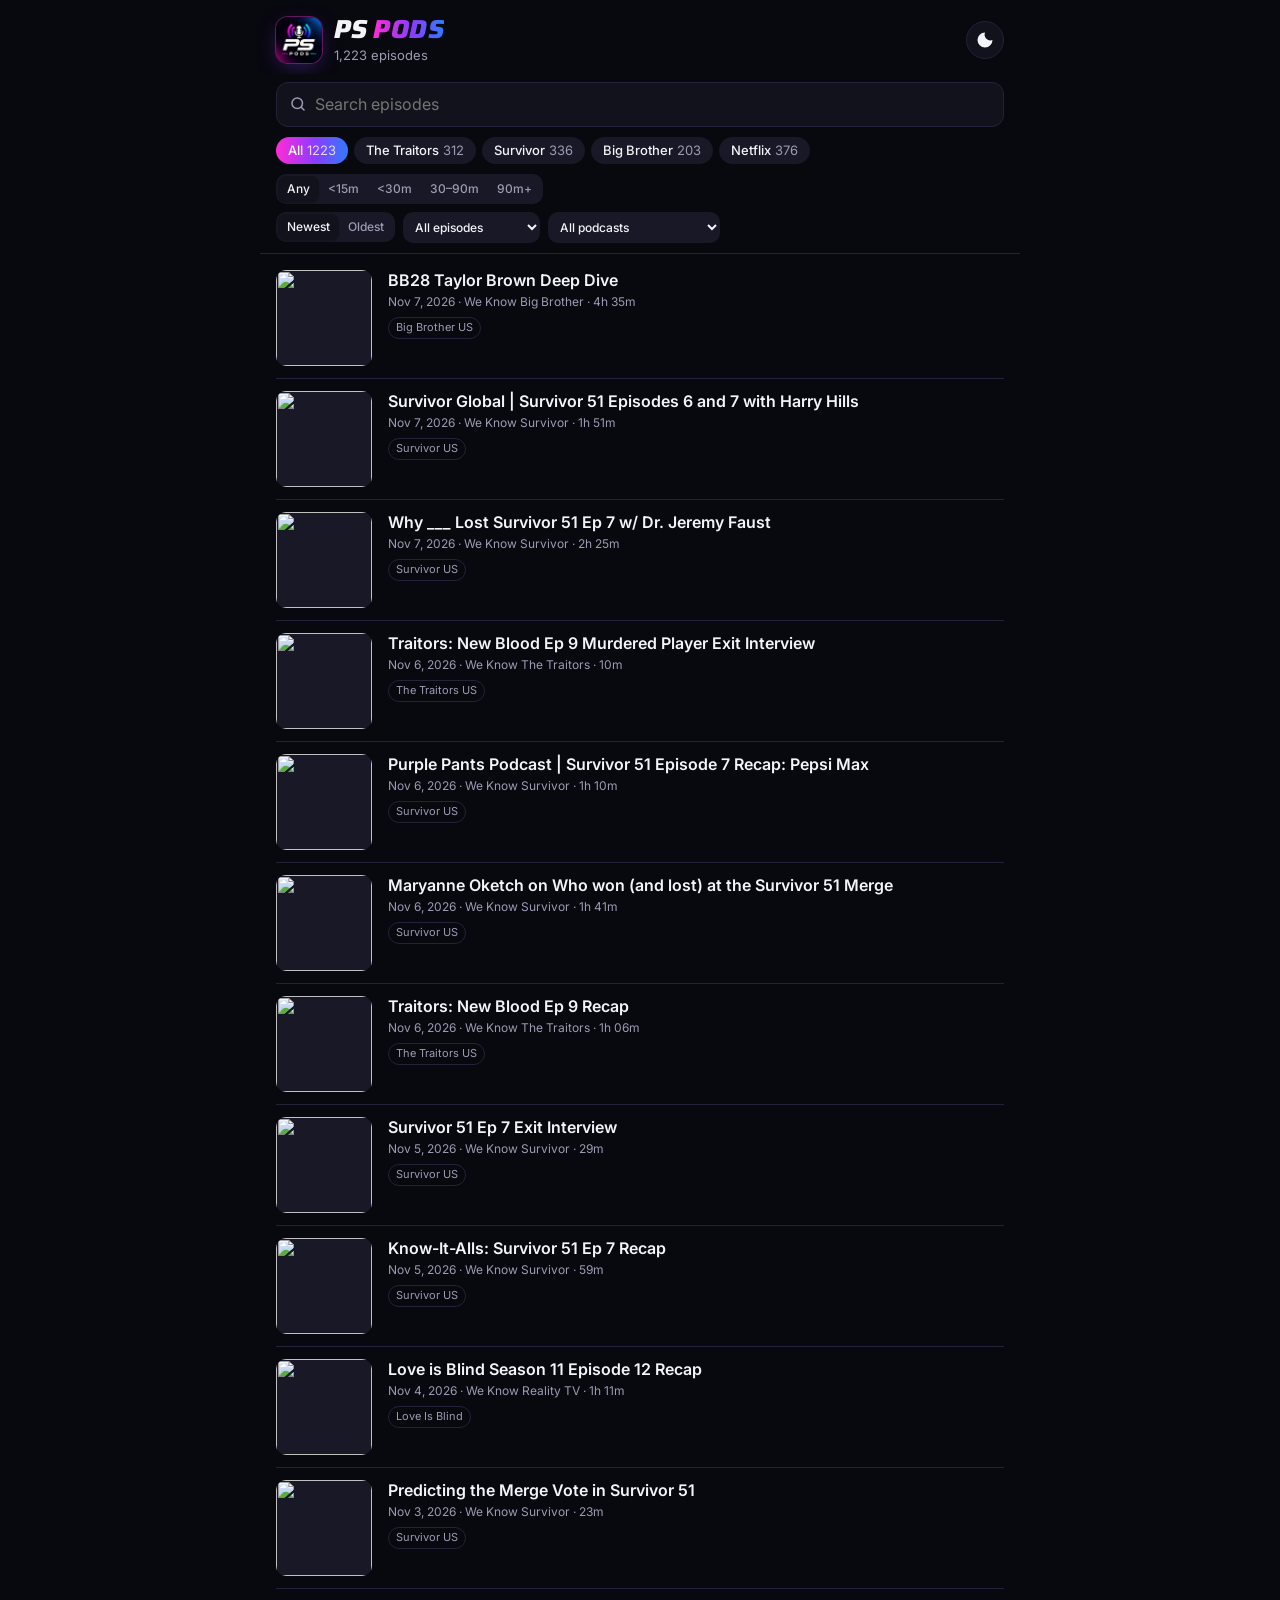
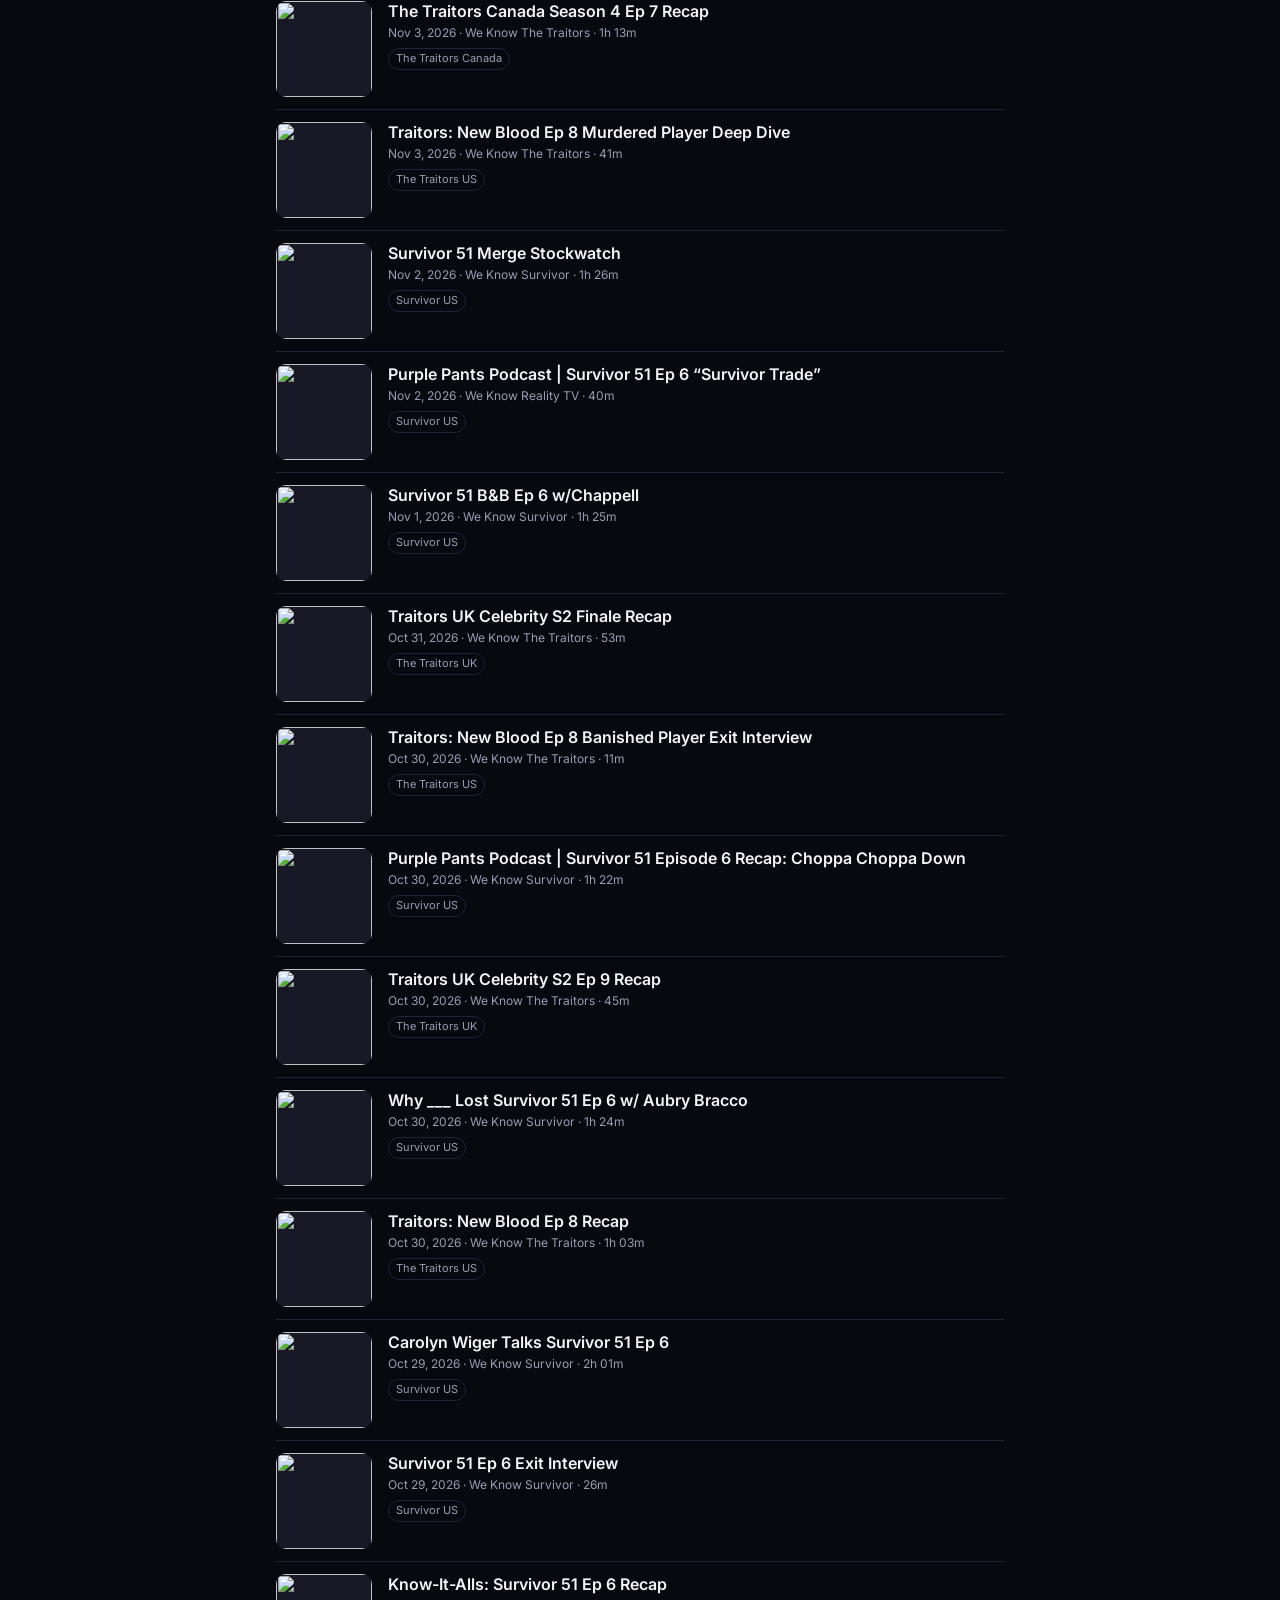
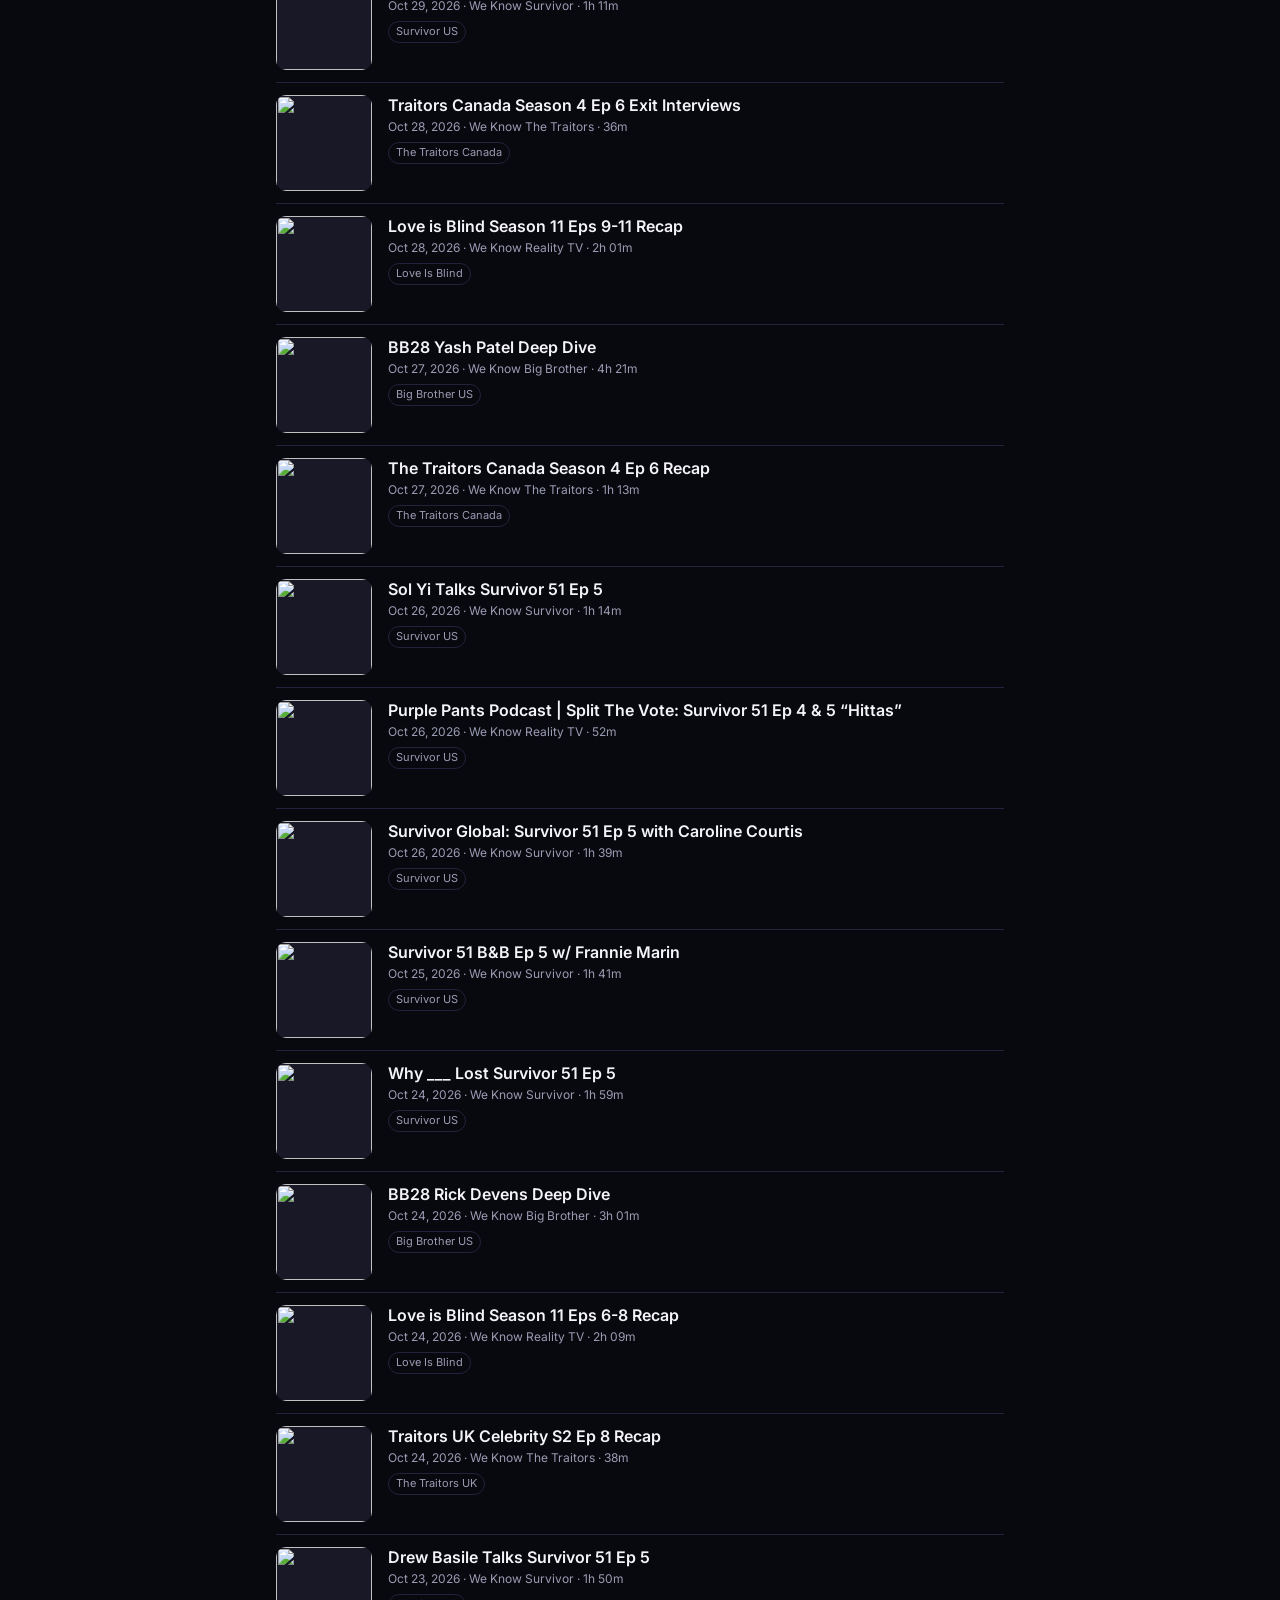
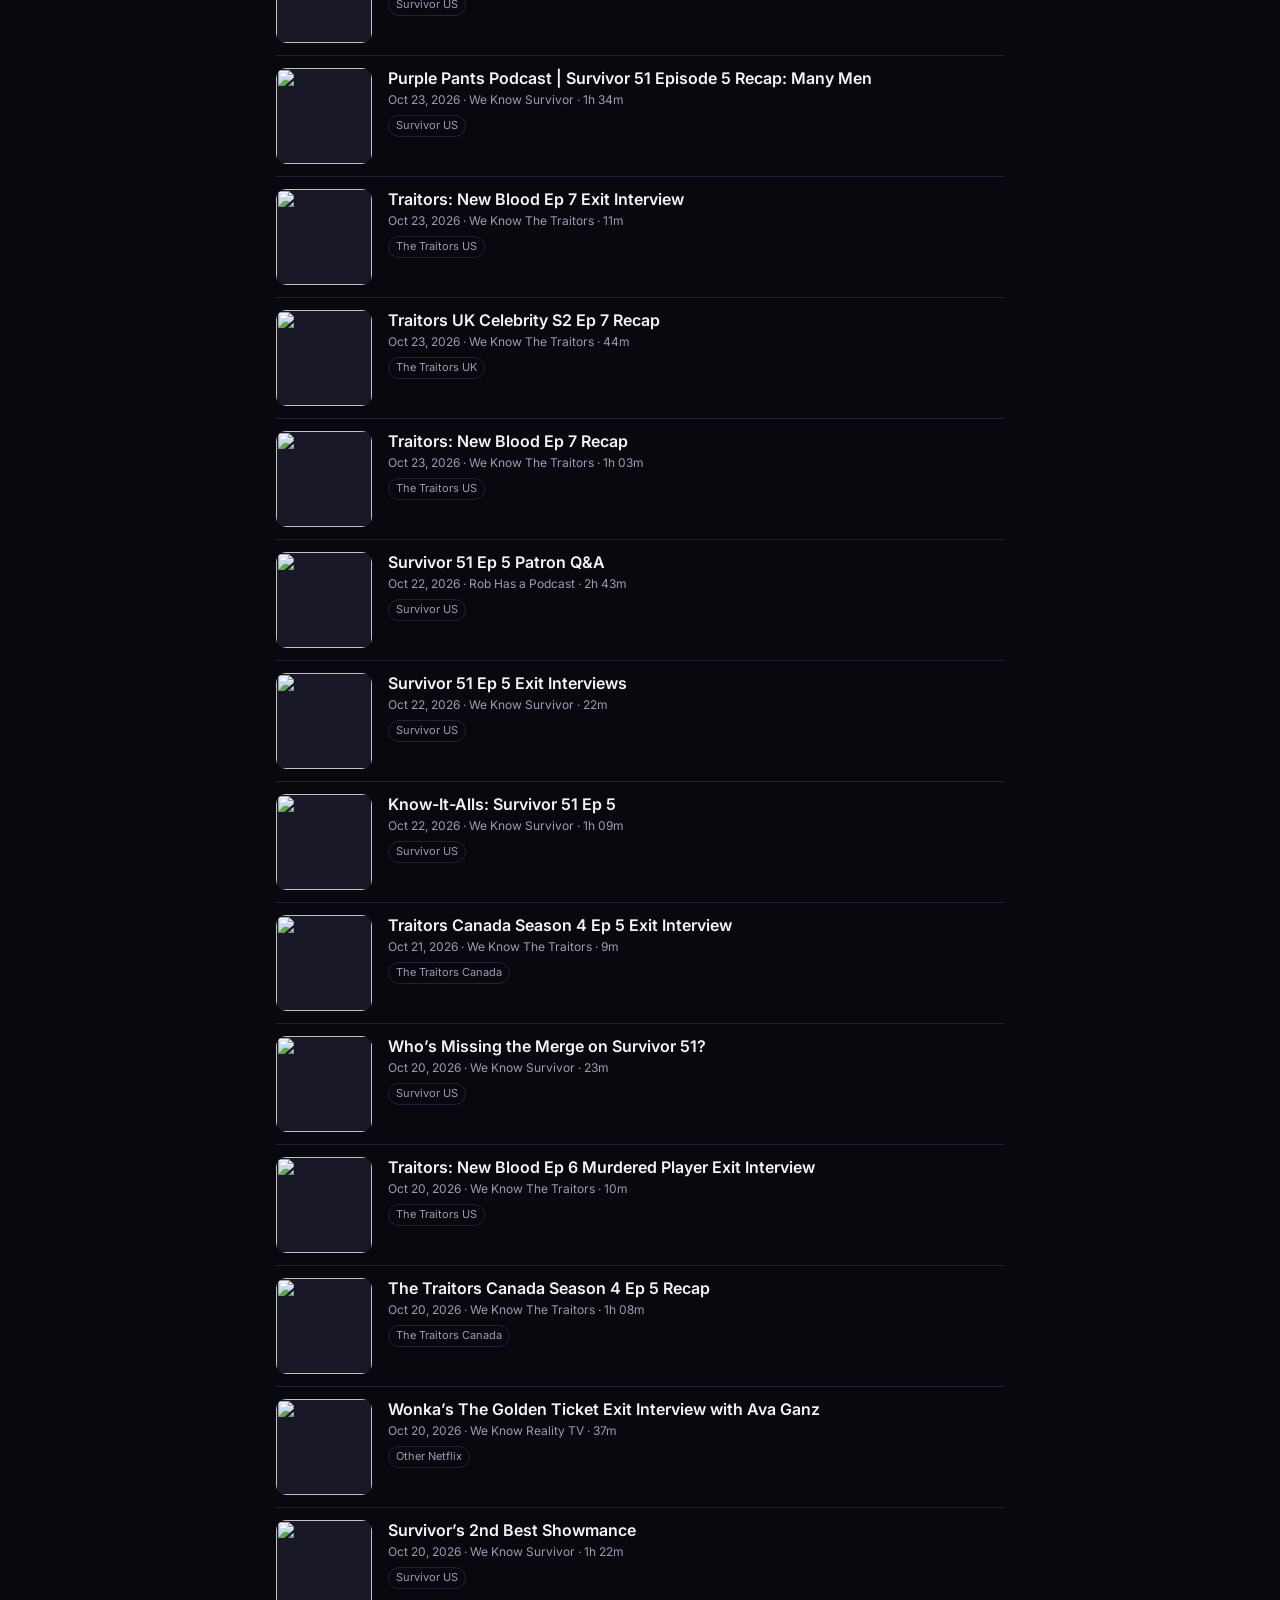
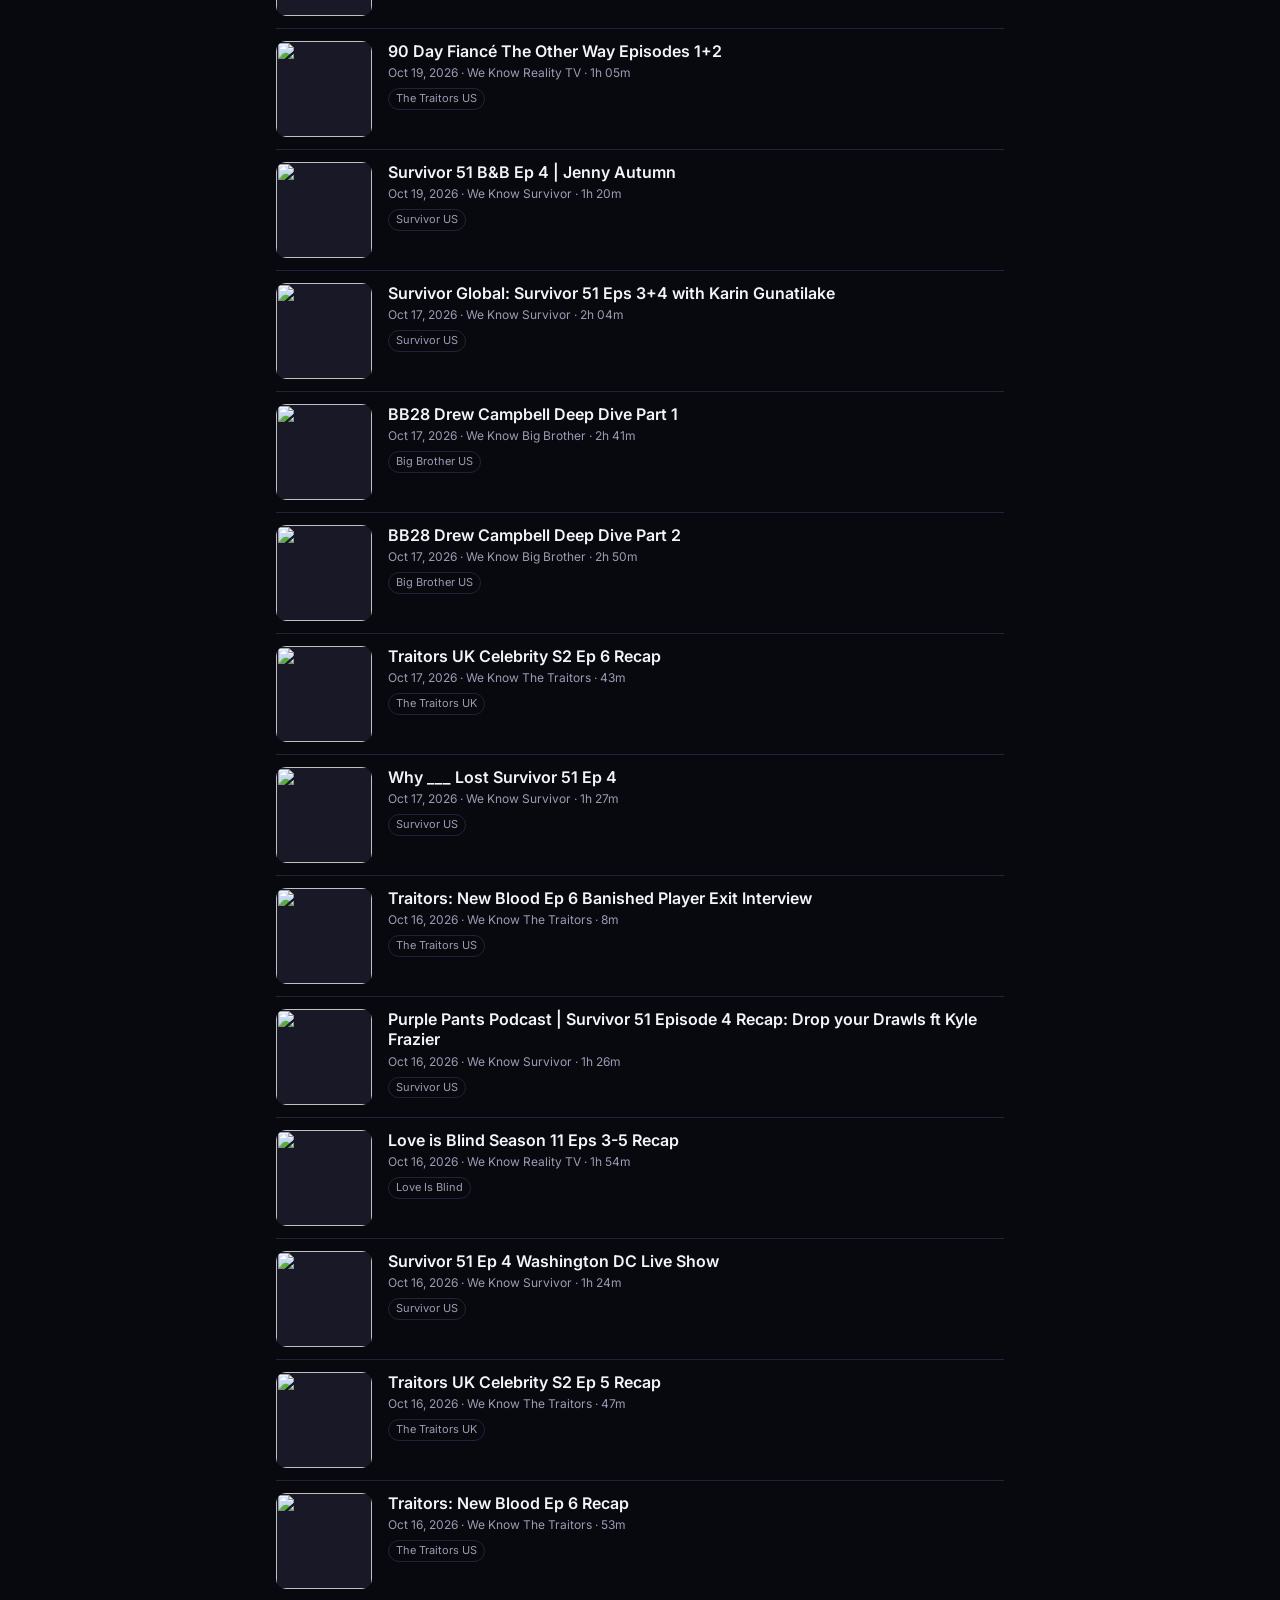
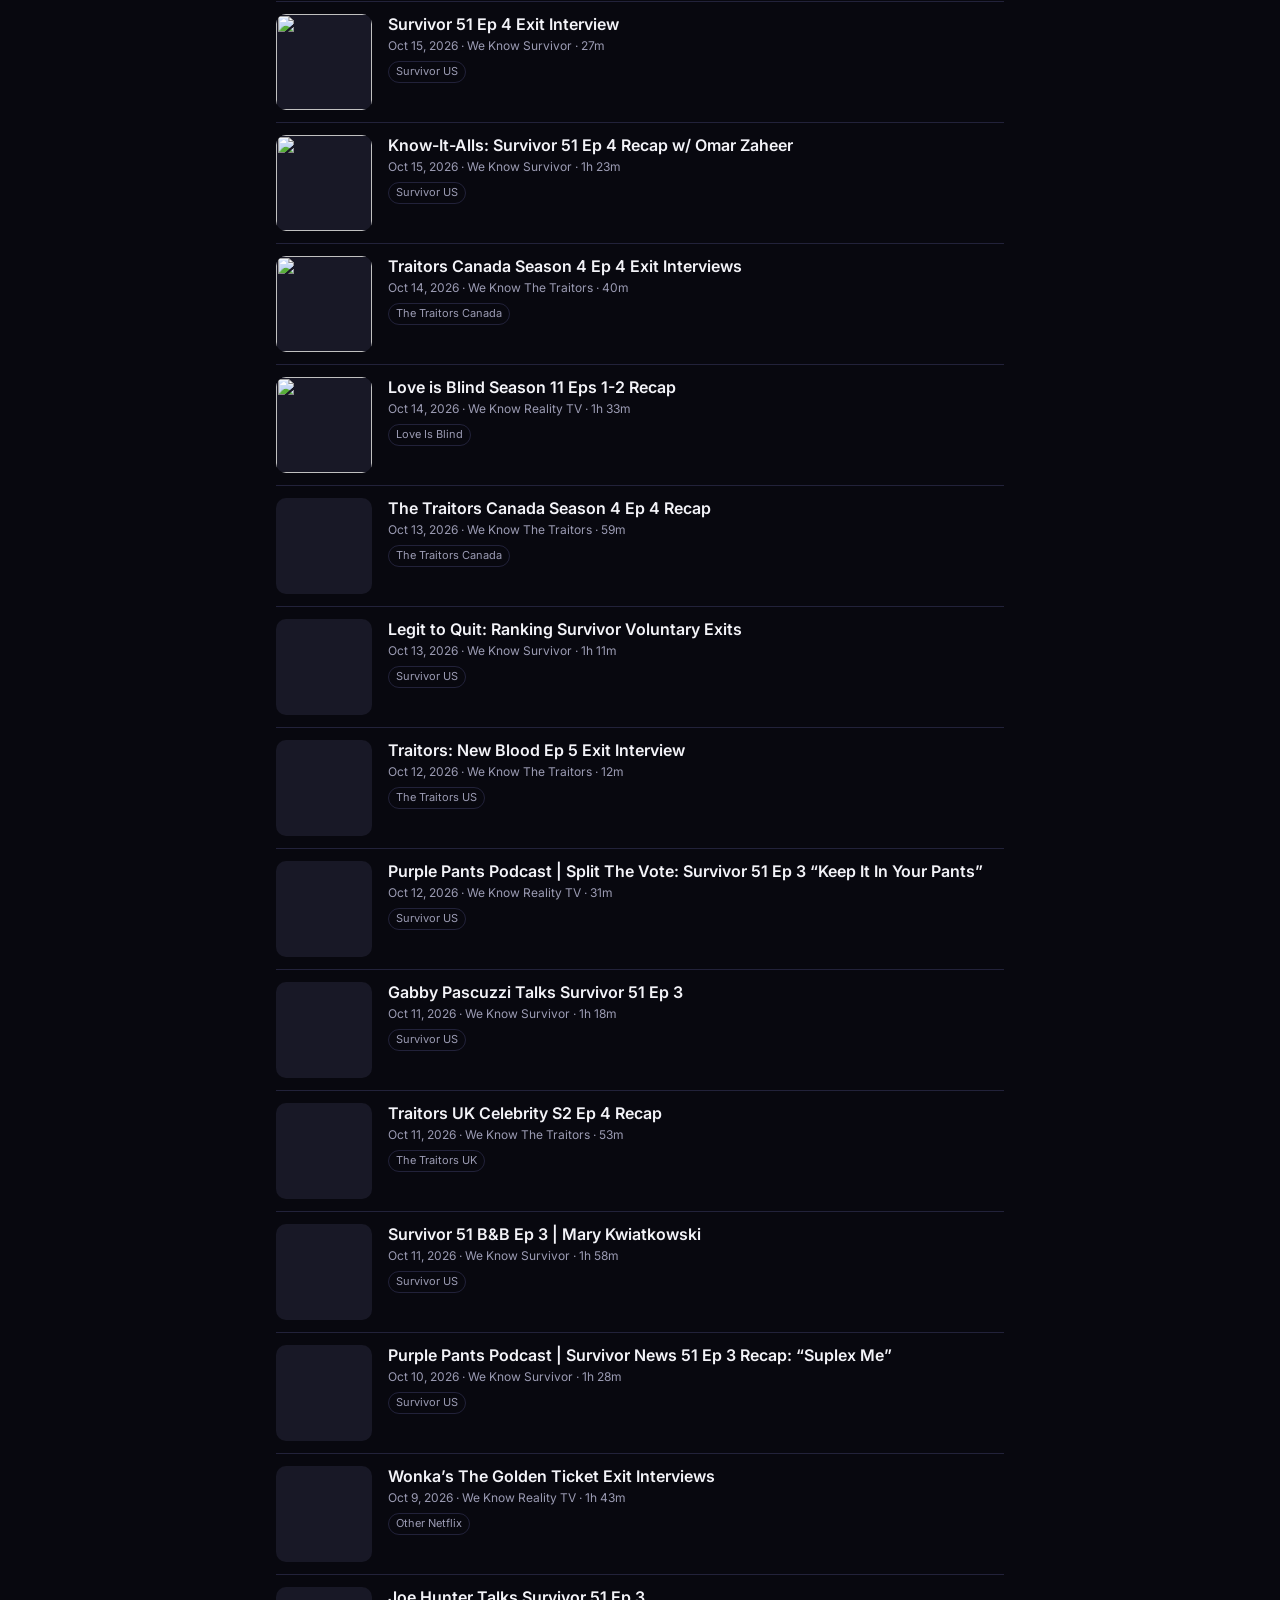
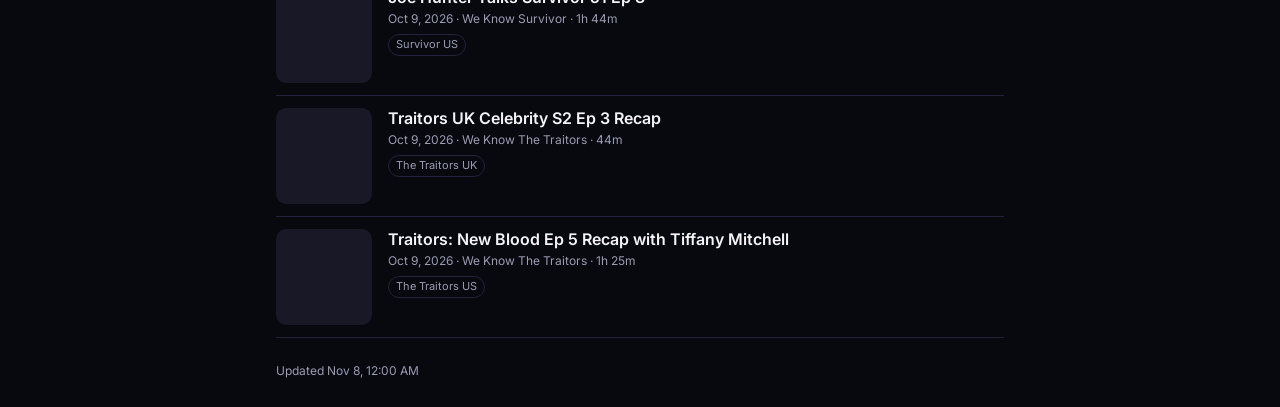
==== pods/index.html @ ecc626af "PS Pods: RHAP podcast app with show filters and a background audio player Co-Authored-By: Claude Opu" ====
<!doctype html>
<html lang="en" data-theme="dark">
<head>
<meta charset="utf-8">
<meta name="viewport" content="width=device-width, initial-scale=1, viewport-fit=cover">
<meta name="description" content="Rob Has a Podcast episodes about The Traitors, Survivor, Big Brother and Netflix shows, sorted by show.">
<title>PS Pods</title>
<meta name="theme-color" content="#08080f">
<link rel="manifest" href="manifest.webmanifest">
<link rel="icon" href="icons/icon-192.png">
<link rel="apple-touch-icon" href="icons/apple-touch-icon.png">
<meta name="apple-mobile-web-app-capable" content="yes">
<meta name="apple-mobile-web-app-title" content="PS Pods">
<script>
  // Dark by default (matches the icon); a light choice is remembered.
  try { if (localStorage.getItem("pp:theme") === "light") document.documentElement.dataset.theme = "light"; } catch (e) {}
</script>
<link rel="preconnect" href="https://fonts.googleapis.com">
<link rel="preconnect" href="https://fonts.gstatic.com" crossorigin>
<link href="https://fonts.googleapis.com/css2?family=Inter:wght@400;500;600;700&family=Saira:ital,wght@1,800&display=swap" rel="stylesheet">
<link rel="stylesheet" href="styles.css?v=1">
</head>
<body>
<header class="top">
  <div class="brand">
    <img class="brand-icon" src="icons/logo-96.png" alt="" width="46" height="46">
    <div>
      <h1 class="wordmark">PS <span>Pods</span></h1>
      <p id="count" class="sub">Loading episodes…</p>
    </div>
  </div>
  <button id="theme" class="icon-btn" aria-label="Toggle light or dark mode">
    <svg viewBox="0 0 24 24" width="20" height="20" aria-hidden="true"><path fill="currentColor" d="M12 3a9 9 0 1 0 9 9 7 7 0 0 1-9-9z"/></svg>
  </button>
</header>

<div class="controls">
  <label class="search">
    <svg viewBox="0 0 24 24" width="18" height="18" aria-hidden="true"><path fill="none" stroke="currentColor" stroke-width="2" stroke-linecap="round" d="M11 18a7 7 0 1 1 0-14 7 7 0 0 1 0 14zm5-2 4 4"/></svg>
    <input id="q" type="search" placeholder="Search episodes" autocomplete="off">
  </label>
  <div id="topics" class="chips" role="tablist" aria-label="Shows"></div>
  <div id="subs" class="chips subs" role="tablist" aria-label="Versions" hidden></div>
  <div class="row2">
    <div id="lengths" class="seg" aria-label="Length"></div>
  </div>
  <div class="row3">
    <div id="sort" class="seg" aria-label="Sort"></div>
    <select id="status" class="pick" aria-label="Listen status"></select>
    <select id="feed" class="pick" aria-label="Podcast"></select>
  </div>
</div>

<main>
  <section id="shelf" class="shelf" hidden></section>
  <ol id="list" class="list"></ol>
  <p id="empty" class="empty" hidden>No episodes match those filters.</p>
  <div id="more" class="more" aria-hidden="true"></div>
</main>

<footer id="foot" class="foot"></footer>

<div id="mini" class="mini" hidden></div>
<script src="app.js?v=1"></script>
</body>
</html>
---- pods/styles.css ----
:root, :root[data-theme="dark"] {
  --bg: #08080f;
  --card: #12121c;
  --ink: #f3f3f8;
  --muted: #9b9bb3;
  --line: #22223a;
  --chip: #181826;
  --pink: #ff2bd6;
  --blue: #2f7bff;
  --cyan: #22d3ee;
  --accent: #ff5ad9;
  --grad: linear-gradient(90deg, #ff2bd6, #8a3cff 55%, #2f7bff);
  --glow: 0 0 0 1px rgba(255, 43, 214, .35), 0 6px 24px -8px rgba(138, 60, 255, .6);
  color-scheme: dark;
}
:root[data-theme="light"] {
  --bg: #f6f5fb;
  --card: #ffffff;
  --ink: #14141f;
  --muted: #676780;
  --line: #e3e1ee;
  --chip: #ebe9f5;
  --accent: #b5179e;
  --glow: 0 0 0 1px rgba(181, 23, 158, .25), 0 6px 20px -10px rgba(47, 123, 255, .5);
  color-scheme: light;
}

* { box-sizing: border-box; }
[hidden] { display: none !important; }
html { -webkit-text-size-adjust: 100%; }
body {
  margin: 0; background: var(--bg); color: var(--ink);
  font: 15px/1.4 Inter, system-ui, -apple-system, sans-serif;
  padding-bottom: env(safe-area-inset-bottom);
}
body.has-mini { padding-bottom: calc(76px + env(safe-area-inset-bottom)); }
body.sheet-open { overflow: hidden; }

/* Header */
.top {
  display: flex; align-items: center; justify-content: space-between;
  padding: calc(16px + env(safe-area-inset-top)) 16px 10px; max-width: 760px; margin: 0 auto;
}
.brand { display: flex; align-items: center; gap: 12px; }
.brand-icon { width: 46px; height: 46px; border-radius: 12px; display: block; box-shadow: var(--glow); }
.wordmark {
  margin: 0; font: italic 800 26px/1 Saira, Inter, sans-serif; letter-spacing: -.01em;
}
.wordmark span {
  background: var(--grad); -webkit-background-clip: text; background-clip: text; color: transparent;
  text-transform: uppercase; letter-spacing: .02em;
}
.sub { margin: 4px 0 0; color: var(--muted); font-size: 13px; }
.icon-btn {
  border: 1px solid var(--line); background: var(--card); color: var(--ink);
  width: 38px; height: 38px; border-radius: 50%; display: grid; place-items: center; cursor: pointer;
}

/* Controls */
.controls {
  position: sticky; top: 0; z-index: 5; background: var(--bg);
  padding: 8px 16px 10px; max-width: 760px; margin: 0 auto; border-bottom: 1px solid var(--line);
}
.search {
  display: flex; align-items: center; gap: 8px; background: var(--card); border: 1px solid var(--line);
  border-radius: 12px; padding: 0 12px; color: var(--muted);
}
.search input { flex: 1; border: 0; background: transparent; color: var(--ink); font: inherit; font-size: 16px; padding: 10px 0; outline: none; min-width: 0; }
.chips { display: flex; gap: 6px; overflow-x: auto; margin: 10px -16px 0; padding: 0 16px 2px; scrollbar-width: none; }
.chips::-webkit-scrollbar { display: none; }
.chip {
  flex: none; border: 0; border-radius: 999px; padding: 7px 12px; background: var(--chip); color: var(--ink);
  font: 500 13px/1 Inter, sans-serif; cursor: pointer; white-space: nowrap;
}
.chip .n { color: var(--muted); margin-left: 4px; font-weight: 400; }
.chip[aria-selected="true"] { background: var(--grad); color: #fff; }
.chip[aria-selected="true"] .n { color: inherit; opacity: .8; }
.subs { margin-top: 6px; }
.subs .chip { padding: 6px 10px; font-size: 12px; background: transparent; border: 1px solid var(--line); }
.subs .chip[aria-selected="true"] { background: transparent; border-color: var(--accent); color: var(--accent); }
.row2, .row3 { display: flex; gap: 8px; margin-top: 8px; align-items: center; flex-wrap: wrap; }
.seg { flex: none; display: inline-flex; background: var(--chip); border-radius: 10px; padding: 2px; }
.seg button {
  border: 0; background: transparent; color: var(--muted); font: 500 12px/1 Inter, sans-serif;
  padding: 7px 9px; border-radius: 8px; cursor: pointer; white-space: nowrap;
}
.seg button[aria-pressed="true"] { background: var(--card); color: var(--ink); box-shadow: 0 1px 2px rgba(0,0,0,.2); }
.pick { background: var(--chip); color: var(--ink); border: 0; border-radius: 10px; padding: 7px 8px; font: 500 12px Inter, sans-serif; max-width: 100%; }

/* List */
main { max-width: 760px; margin: 0 auto; padding: 4px 16px 24px; }
.list { list-style: none; margin: 0; padding: 0; }
.item a {
  display: grid; grid-template-columns: 76px 1fr; gap: 12px; padding: 12px 0;
  border-bottom: 1px solid var(--line); color: inherit; text-decoration: none;
}
.art { position: relative; width: 76px; aspect-ratio: 1; border-radius: 10px; overflow: hidden; background: var(--chip); }
.art img { width: 100%; height: 100%; object-fit: cover; display: block; }
.prog { position: absolute; left: 0; right: 0; bottom: 0; height: 3px; background: rgba(255,255,255,.3); }
.prog i { display: block; height: 100%; background: var(--grad); }
.played-badge {
  position: absolute; left: 4px; top: 4px; width: 20px; height: 20px; border-radius: 50%;
  background: rgba(0,0,0,.75); color: #fff; font: 700 11px/20px Inter, sans-serif; text-align: center;
}
.item.played .art img { opacity: .4; }
.item.played .title { color: var(--muted); }
.item.now .title { color: var(--accent); }
.eq { position: absolute; inset: 0; display: flex; align-items: flex-end; justify-content: center; gap: 3px; padding-bottom: 14px; background: rgba(8,8,15,.45); }
.eq i { width: 4px; border-radius: 2px; background: #fff; animation: eq .9s ease-in-out infinite; height: 10px; }
.eq i:nth-child(2) { animation-delay: .2s; } .eq i:nth-child(3) { animation-delay: .4s; }
.eq.paused i { animation: none; height: 6px; }
@keyframes eq { 0%, 100% { height: 6px; } 50% { height: 22px; } }
.meta { min-width: 0; }
.title { margin: 0; font: 600 15px/1.3 Inter, sans-serif; display: -webkit-box; -webkit-line-clamp: 3; -webkit-box-orient: vertical; overflow: hidden; }
.info { margin: 4px 0 0; color: var(--muted); font-size: 12px; }
.info .left { color: var(--accent); font-weight: 600; }
.tags { display: flex; flex-wrap: wrap; gap: 4px; margin-top: 6px; }
.tag { font-size: 11px; color: var(--muted); border: 1px solid var(--line); border-radius: 999px; padding: 2px 7px; }
.tag.saved { color: var(--accent); border-color: var(--accent); }
.empty { color: var(--muted); text-align: center; padding: 40px 0; }
.more { height: 1px; }
.foot { max-width: 760px; margin: 0 auto; padding: 0 16px 28px; color: var(--muted); font-size: 12px; }

/* Continue listening */
.shelf { padding: 14px 0 6px; border-bottom: 1px solid var(--line); }
.shelf h2 { font: italic 800 15px/1 Saira, Inter, sans-serif; text-transform: uppercase; letter-spacing: .04em; margin: 0 0 10px; }
.shelf-row { display: flex; gap: 12px; overflow-x: auto; margin: 0 -16px; padding: 0 16px 6px; scrollbar-width: none; }
.shelf-row::-webkit-scrollbar { display: none; }
.shelf-card { flex: 0 0 128px; color: inherit; text-decoration: none; position: relative; transition: opacity .18s, transform .18s; }
.shelf-card .art { width: 128px; }
.shelf-card .title { font-size: 13px; margin-top: 6px; -webkit-line-clamp: 2; }
.shelf-card .info { color: var(--accent); font-weight: 600; margin-top: 2px; }
.shelf-card.leaving { opacity: 0; transform: scale(.94); }
.unshelf {
  position: absolute; top: 4px; right: 4px; width: 26px; height: 26px; border-radius: 50%; border: 0;
  background: rgba(0,0,0,.7); color: #fff; font: 600 17px/1 Inter, sans-serif; display: grid; place-items: center; cursor: pointer; padding: 0 0 2px;
}

/* Mini player */
.mini {
  position: fixed; left: 8px; right: 8px; bottom: calc(8px + env(safe-area-inset-bottom)); z-index: 40;
  max-width: 744px; margin: 0 auto; display: flex; align-items: center; gap: 4px;
  background: #15152a; color: #fff; border-radius: 14px; padding: 8px 6px 8px 8px; overflow: hidden;
  box-shadow: var(--glow), 0 10px 30px rgba(0,0,0,.45);
}
.mini-bar { position: absolute; left: 0; right: 0; top: 0; height: 2px; background: rgba(255,255,255,.12); }
.mini-bar i { display: block; height: 100%; width: 0; background: var(--grad); }
.mini-open { flex: 1; min-width: 0; display: flex; align-items: center; gap: 10px; background: none; border: 0; color: inherit; text-align: left; padding: 0; cursor: pointer; }
.mini-open img { width: 44px; height: 44px; border-radius: 8px; object-fit: cover; flex: none; }
.mini-text { min-width: 0; display: flex; flex-direction: column; }
.mini-text b { font: 600 13.5px/1.25 Inter, sans-serif; white-space: nowrap; overflow: hidden; text-overflow: ellipsis; }
.mini-text span { font-size: 12px; color: #a9a9c4; white-space: nowrap; overflow: hidden; text-overflow: ellipsis; }
.mini-btn { flex: none; width: 42px; height: 42px; display: grid; place-items: center; background: none; border: 0; color: #fff; cursor: pointer; }
.mini-btn svg { width: 26px; height: 26px; }
.mini-play svg { width: 30px; height: 30px; }
body.buffering .mini-play { opacity: .5; }

/* Full player */
.sheet { position: fixed; inset: 0; z-index: 70; background: var(--bg); overflow-y: auto; animation: up .22s ease-out; }
@keyframes up { from { transform: translateY(28px); opacity: 0; } to { transform: none; opacity: 1; } }
.sheet::before {
  content: ""; position: fixed; inset: 0 0 auto; height: 55vh; pointer-events: none; z-index: -1;
  background: radial-gradient(60% 60% at 20% 0%, rgba(255,43,214,.22), transparent 70%), radial-gradient(60% 60% at 90% 10%, rgba(47,123,255,.22), transparent 70%);
}
.sheet-inner { max-width: 520px; margin: 0 auto; padding: calc(8px + env(safe-area-inset-top)) 20px calc(28px + env(safe-area-inset-bottom)); }
.sheet-top { display: flex; align-items: center; gap: 10px; margin-bottom: 14px; }
.sheet-close { width: 38px; height: 38px; border-radius: 50%; border: 1px solid var(--line); background: var(--card); color: var(--ink); display: grid; place-items: center; cursor: pointer; flex: none; }
.sheet-from { color: var(--muted); font-size: 13px; font-weight: 600; white-space: nowrap; overflow: hidden; text-overflow: ellipsis; }
.cover { width: min(78vw, 340px); aspect-ratio: 1; margin: 6px auto 18px; border-radius: 18px; overflow: hidden; box-shadow: var(--glow), 0 18px 40px rgba(0,0,0,.45); background: var(--chip); }
.cover img { width: 100%; height: 100%; object-fit: cover; display: block; }
.sheet-title { font: 700 19px/1.3 Inter, sans-serif; margin: 0; }
.sheet-inner > .info { font-size: 13px; margin-top: 6px; }
.scrub { margin-top: 16px; }
.seek { width: 100%; height: 24px; -webkit-appearance: none; appearance: none; background: transparent; cursor: pointer; --pct: 0%; margin: 0; }
.seek::-webkit-slider-runnable-track { height: 5px; border-radius: 3px; background: linear-gradient(to right, #ff2bd6, #8a3cff calc(var(--pct) * .6), #2f7bff var(--pct), var(--line) var(--pct)); }
.seek::-moz-range-track { height: 5px; border-radius: 3px; background: var(--line); }
.seek::-moz-range-progress { height: 5px; border-radius: 3px; background: var(--grad); }
.seek::-webkit-slider-thumb { -webkit-appearance: none; width: 16px; height: 16px; border-radius: 50%; background: #fff; margin-top: -5.5px; box-shadow: 0 0 0 3px rgba(255,43,214,.35); }
.seek::-moz-range-thumb { width: 16px; height: 16px; border: 0; border-radius: 50%; background: #fff; }
.times { display: flex; justify-content: space-between; color: var(--muted); font: 600 12px/1 Inter, sans-serif; font-variant-numeric: tabular-nums; margin-top: 4px; }
.transport { display: flex; align-items: center; justify-content: space-between; margin: 14px 0 6px; }
.tp { background: none; border: 0; color: var(--ink); width: 56px; height: 56px; display: grid; place-items: center; cursor: pointer; }
.tp svg { width: 34px; height: 34px; }
.tp-play { width: 76px; height: 76px; border-radius: 50%; background: var(--grad); color: #fff; box-shadow: var(--glow); }
.tp-play svg { width: 38px; height: 38px; }
.pc-chip { min-width: 46px; height: 32px; border-radius: 8px; border: 1px solid var(--line); background: var(--card); color: var(--ink); font: 700 13px/1 Inter, sans-serif; display: grid; place-items: center; cursor: pointer; padding: 0 8px; }
.pc-chip.ghost { visibility: hidden; }
.sheet-actions { display: flex; gap: 8px; margin: 14px 0 12px; }
.act { flex: 1; border: 1px solid var(--line); background: var(--card); color: var(--ink); font: 600 14px/1 Inter, sans-serif; padding: 12px 14px; border-radius: 999px; cursor: pointer; }
.act[aria-pressed="true"] { border-color: var(--accent); color: var(--accent); }
.desc { color: var(--muted); font-size: 14px; line-height: 1.5; margin: 14px 0 0; }

.toast {
  position: fixed; left: 50%; bottom: calc(96px + env(safe-area-inset-bottom)); transform: translate(-50%, 20px); z-index: 90;
  background: #15152a; color: #fff; padding: 10px 14px; border-radius: 10px; font-size: 13px; opacity: 0; transition: .2s; pointer-events: none; max-width: 90vw;
}
.toast.show { opacity: 1; transform: translate(-50%, 0); }

/* Install bar */
.install-bar {
  position: fixed; left: 10px; right: 10px; bottom: calc(10px + env(safe-area-inset-bottom)); z-index: 50;
  display: flex; align-items: center; gap: 12px; max-width: 620px; margin: 0 auto;
  background: #15152a; color: #f3f3f8; border-radius: 16px; padding: 10px 10px 10px 12px; box-shadow: var(--glow), 0 10px 30px rgba(0,0,0,.4);
}
body.has-mini .install-bar { bottom: calc(84px + env(safe-area-inset-bottom)); }
.install-bar img { border-radius: 10px; flex: 0 0 40px; }
.install-text { flex: 1; min-width: 0; display: flex; flex-direction: column; }
.install-text b { font-weight: 600; font-size: 14.5px; }
.install-text span { color: #a9a9c4; font-size: 12.5px; }
.install-go { background: var(--grad); color: #fff; border: 0; border-radius: 999px; padding: 9px 16px; font: 600 14px Inter, sans-serif; cursor: pointer; }
.install-x { background: transparent; color: #a9a9c4; border: 0; font-size: 22px; line-height: 1; padding: 4px 6px; cursor: pointer; }
.install-sheet { position: fixed; inset: 0; z-index: 95; background: rgba(0,0,0,.6); display: flex; align-items: flex-end; justify-content: center; }
.install-card { background: var(--card); color: var(--ink); width: 100%; max-width: 520px; border-radius: 20px 20px 0 0; padding: 22px 20px calc(22px + env(safe-area-inset-bottom)); }
.install-card h2 { font: italic 800 20px/1.2 Saira, Inter, sans-serif; margin: 0 0 12px; }
.install-card ol { margin: 0; padding-left: 20px; display: grid; gap: 10px; font-size: 15px; }
.install-done { margin-top: 16px; width: 100%; background: var(--grad); color: #fff; border: 0; border-radius: 12px; padding: 13px; font: 600 15px Inter, sans-serif; cursor: pointer; }

@media (min-width: 640px) {
  .item a { grid-template-columns: 96px 1fr; gap: 16px; }
  .art { width: 96px; }
  .title { font-size: 16px; }
}
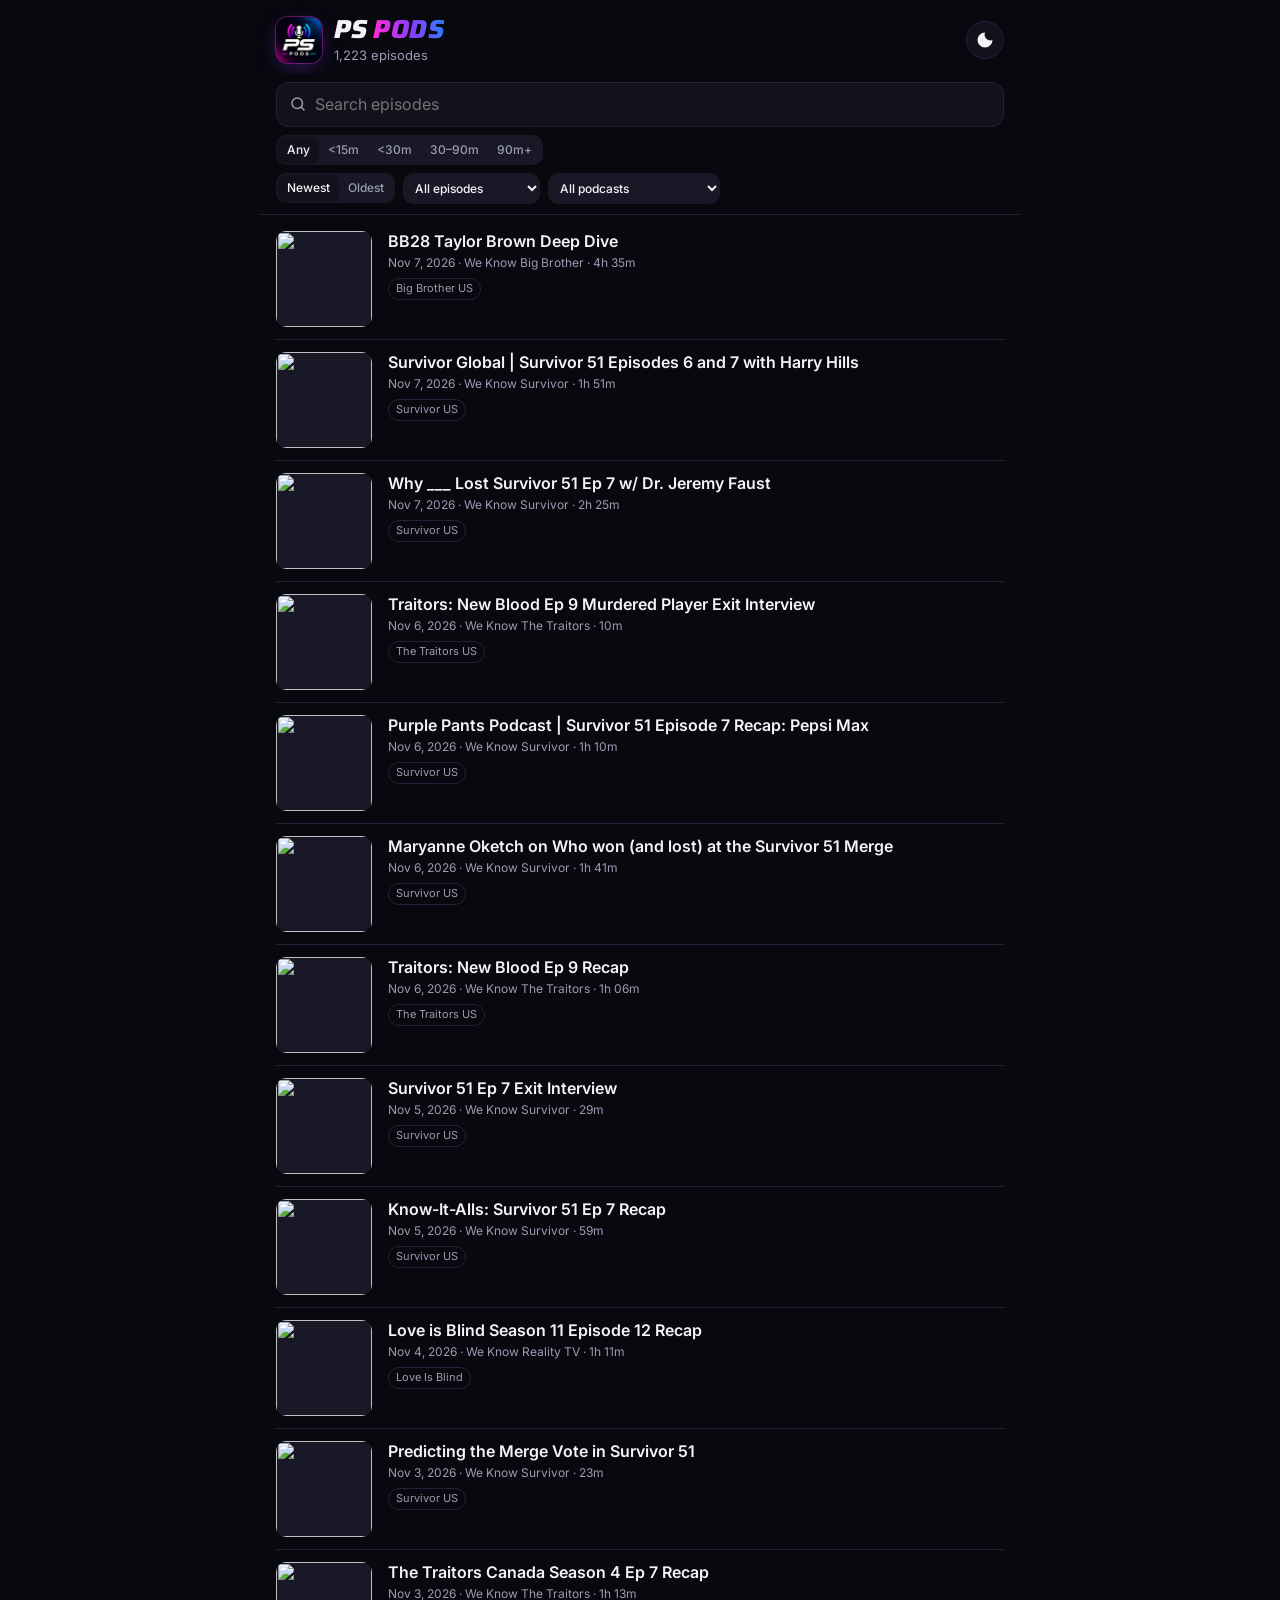
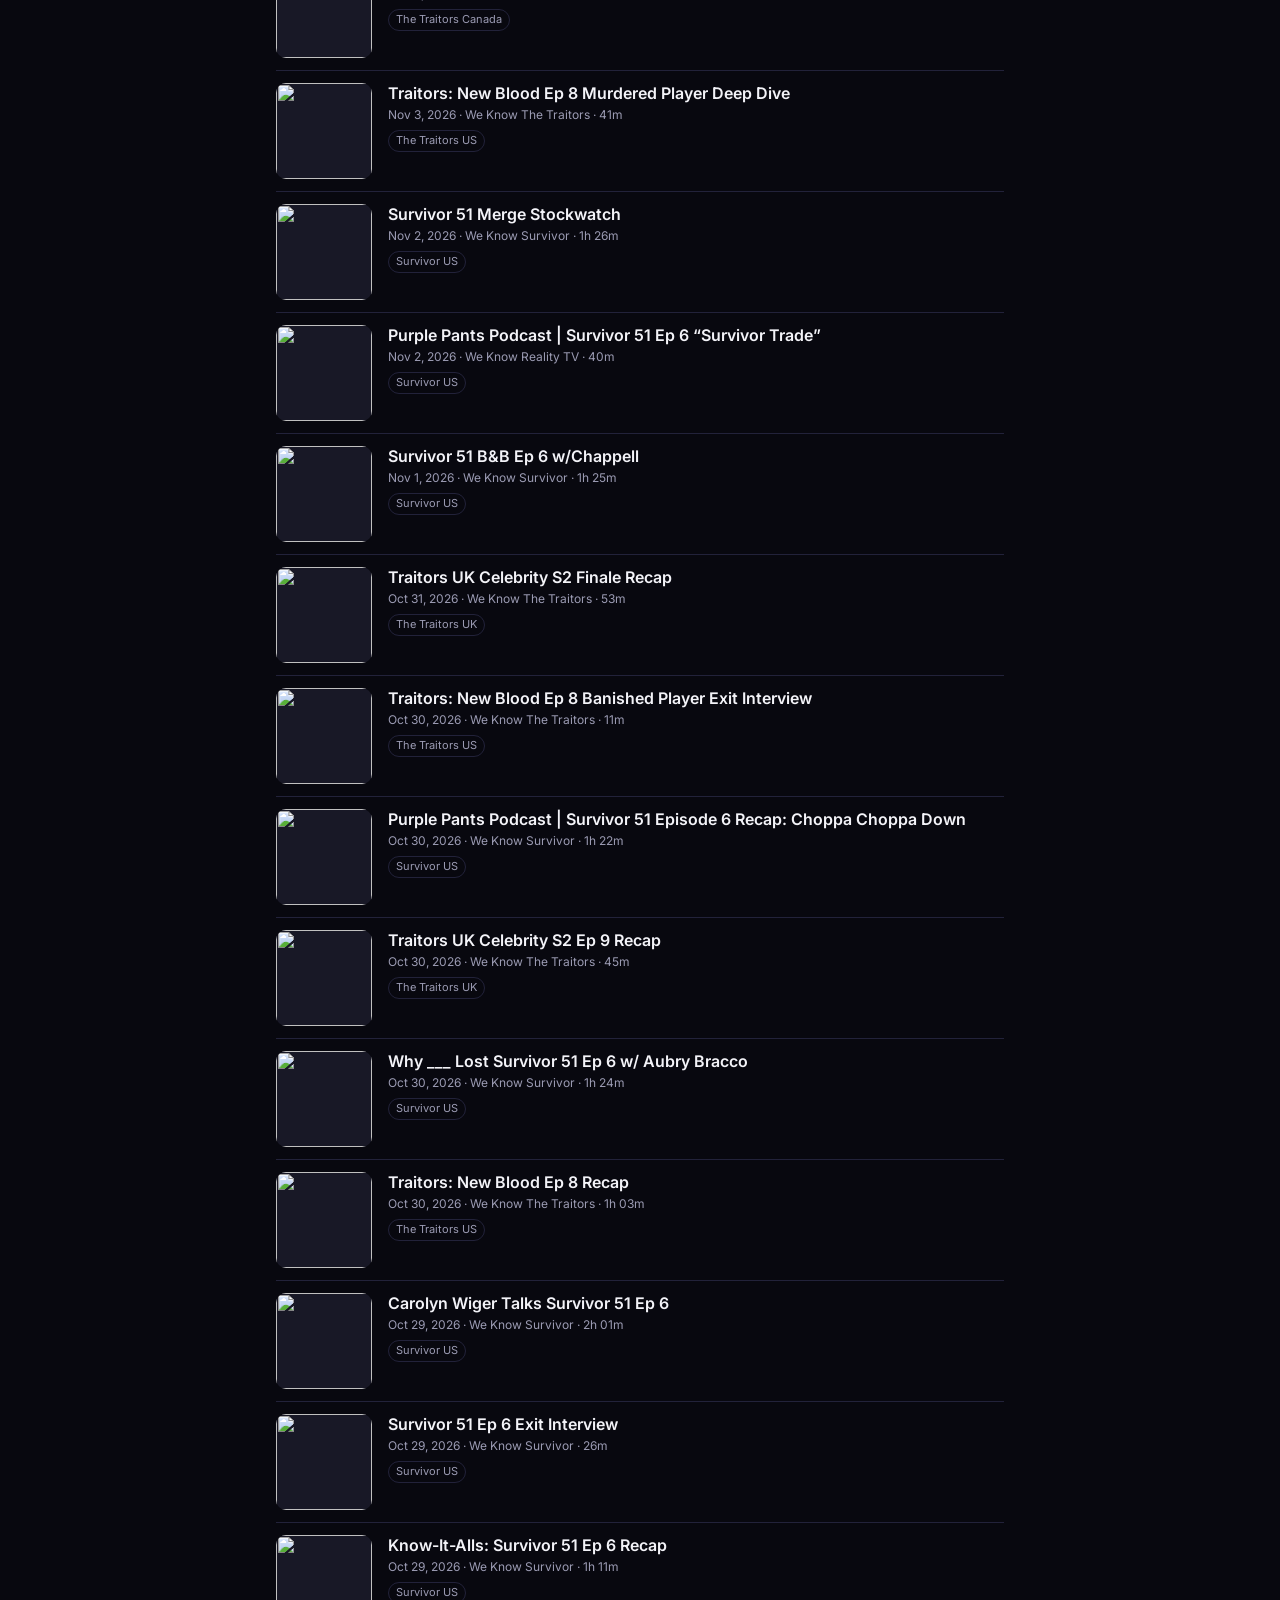
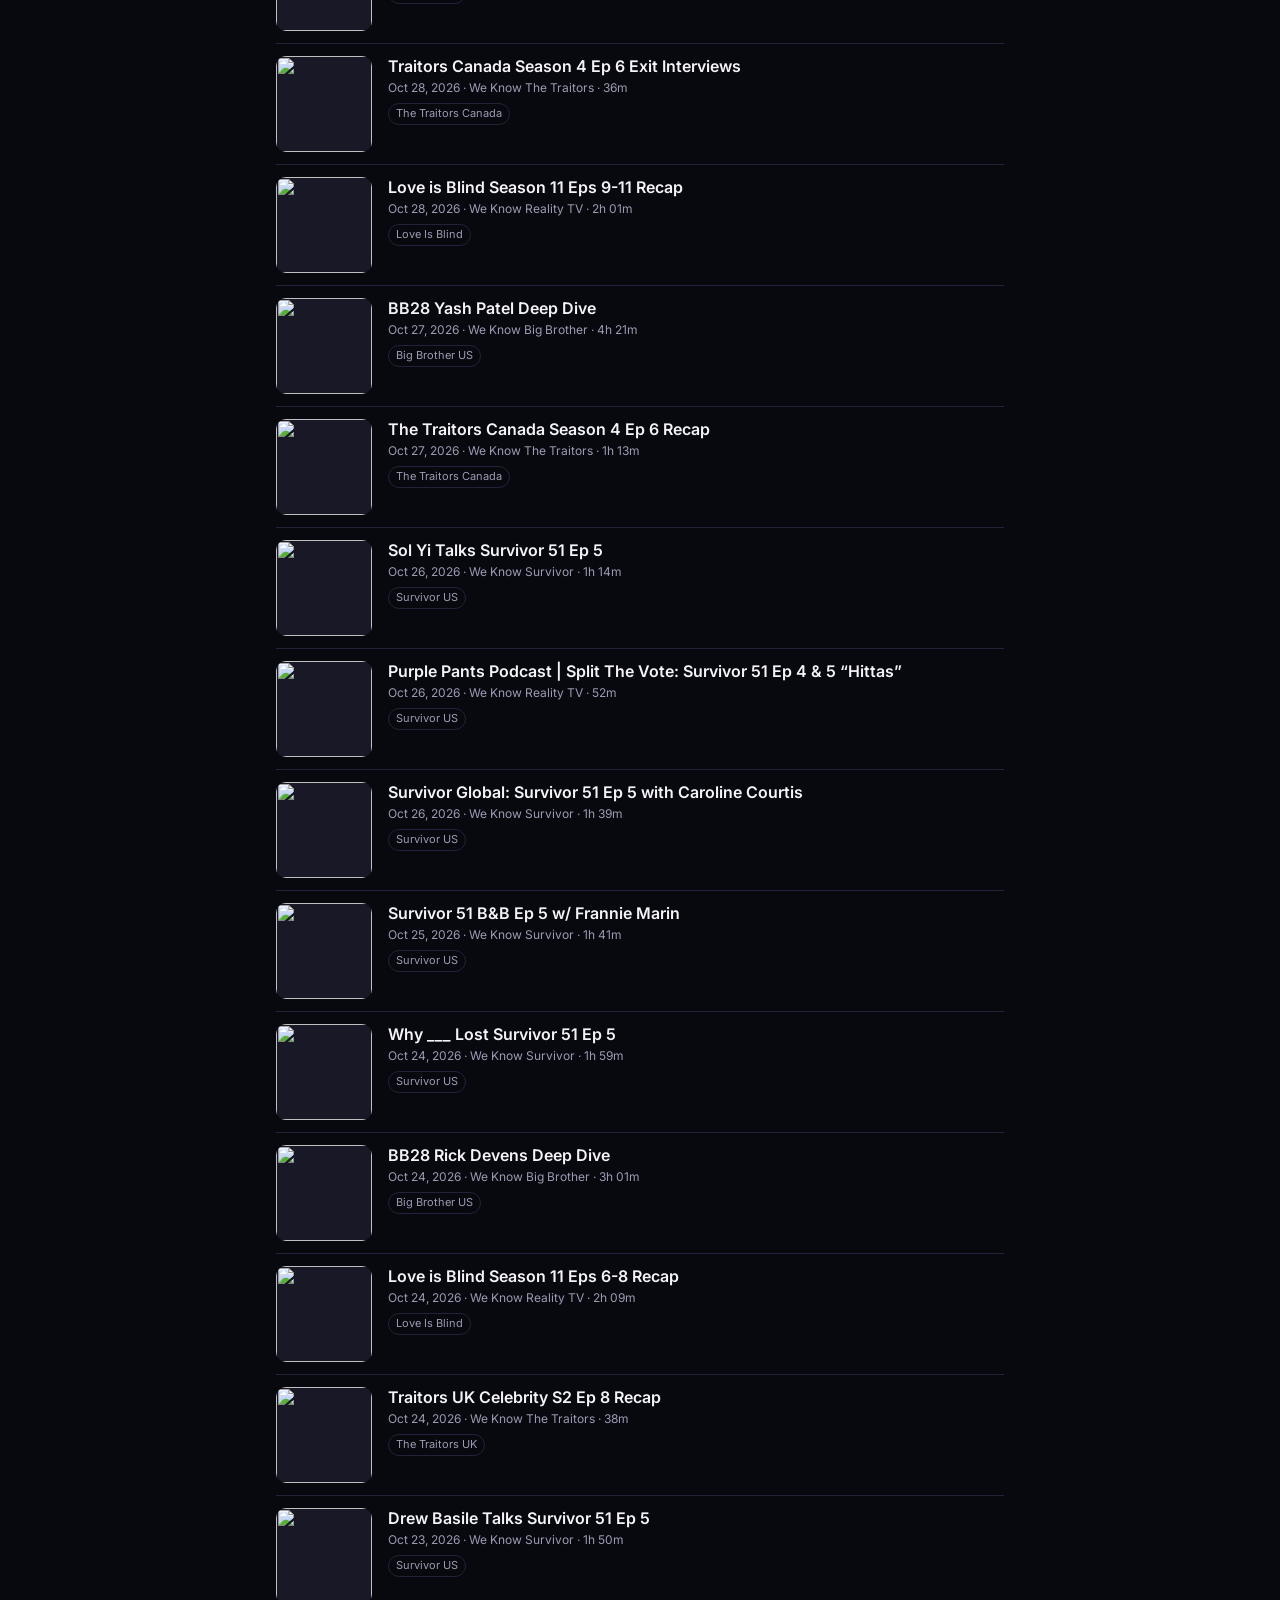
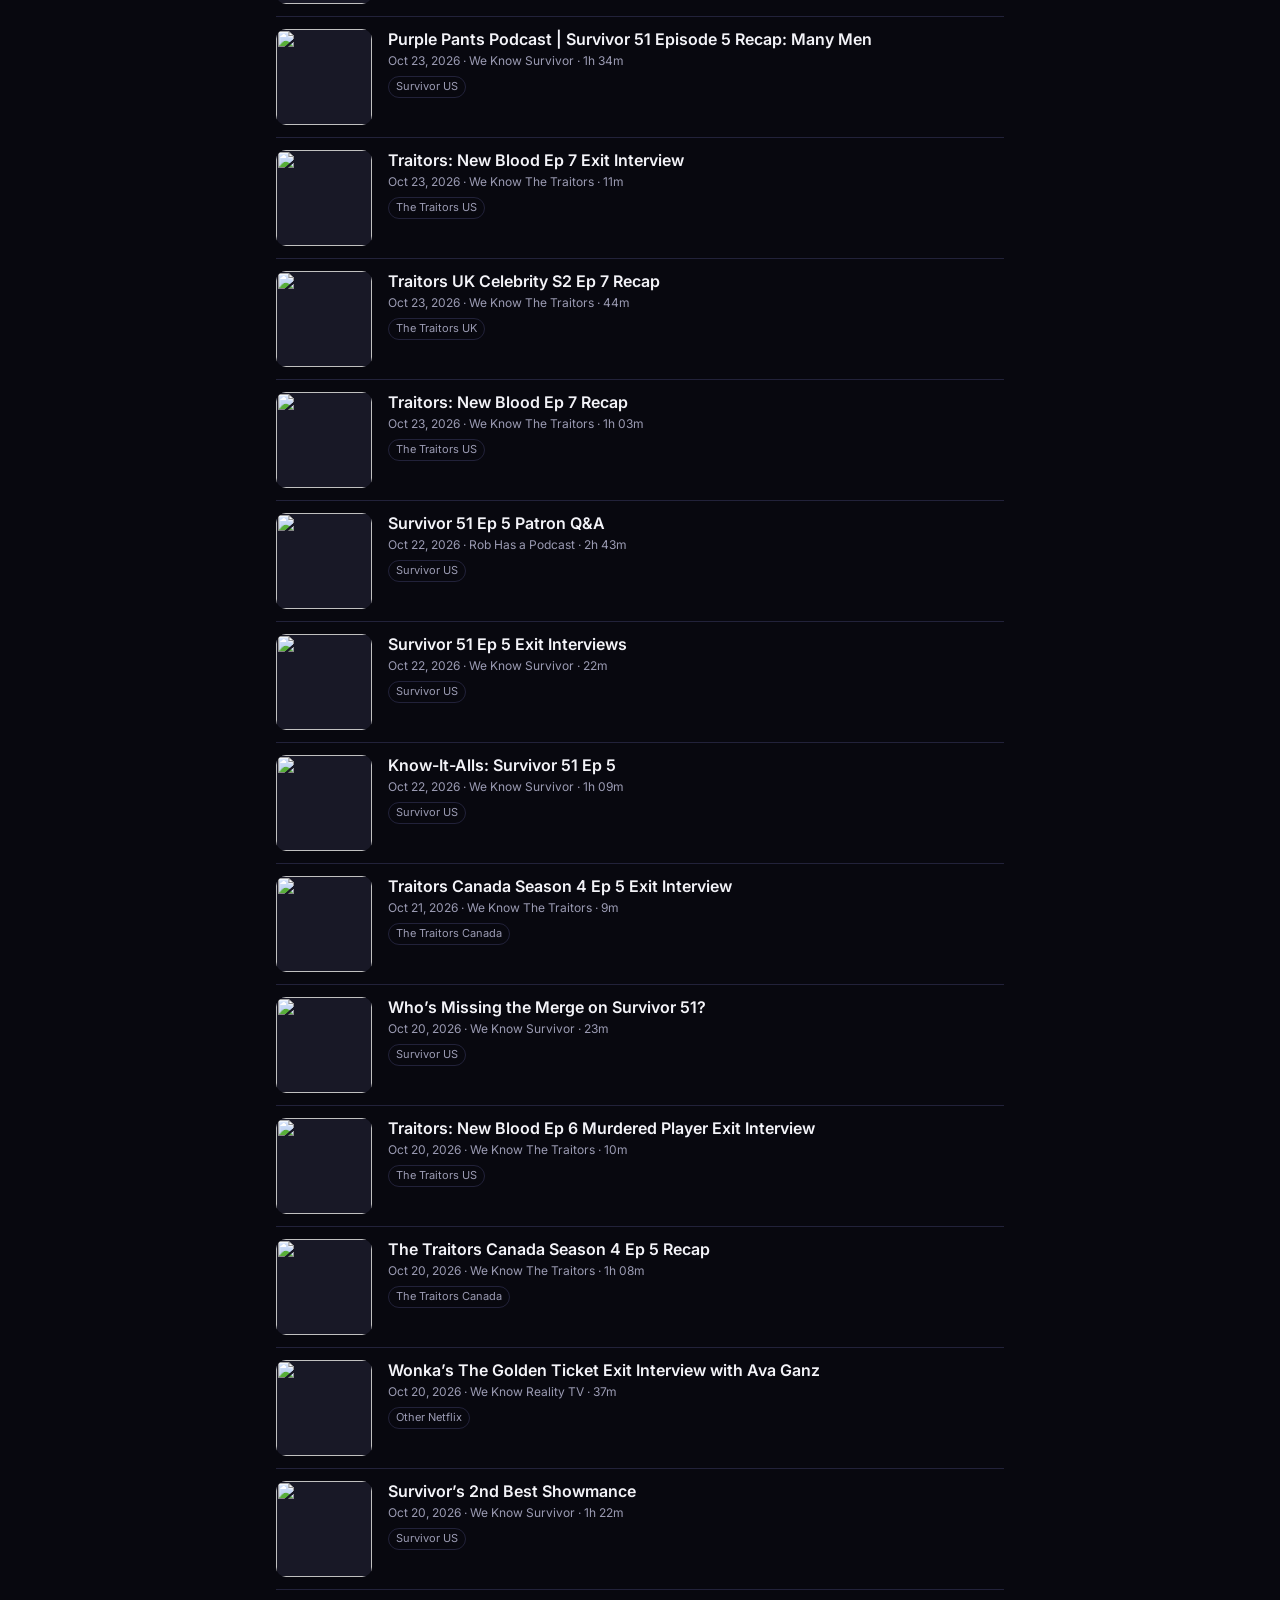
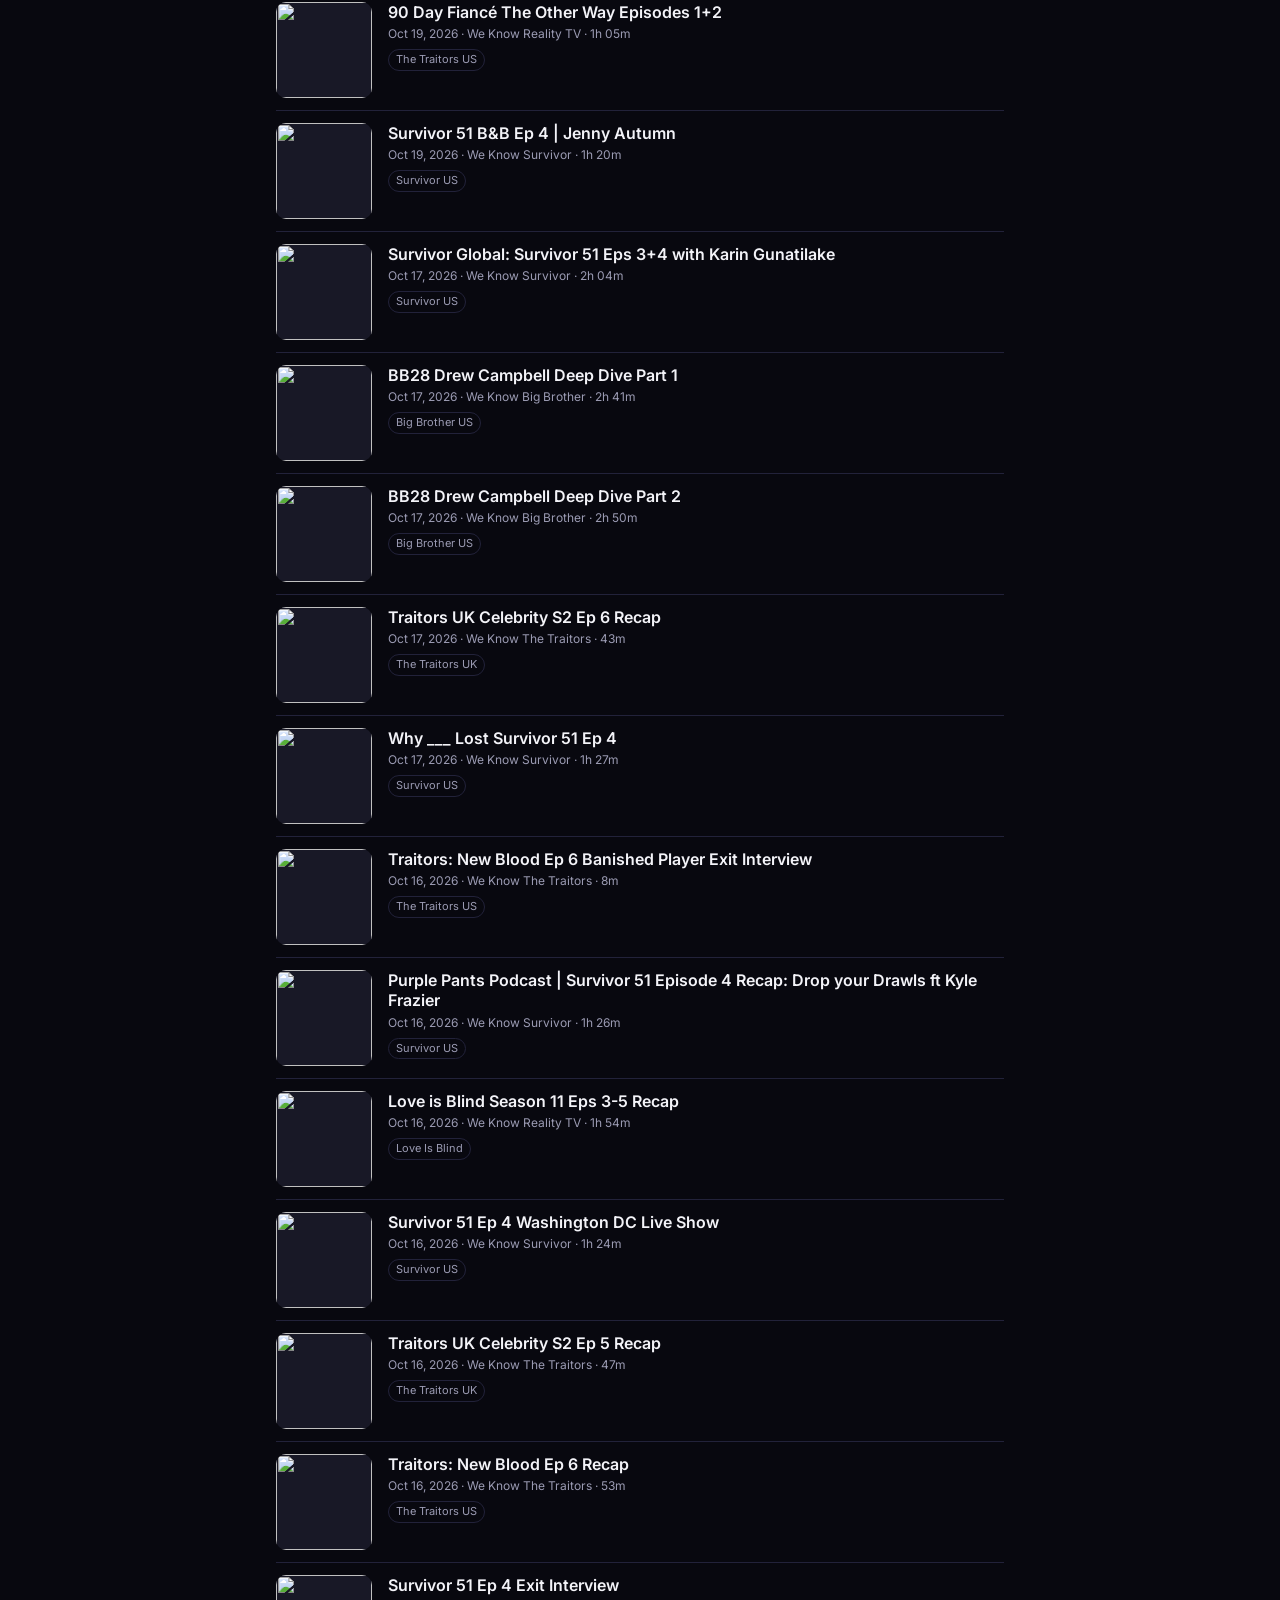
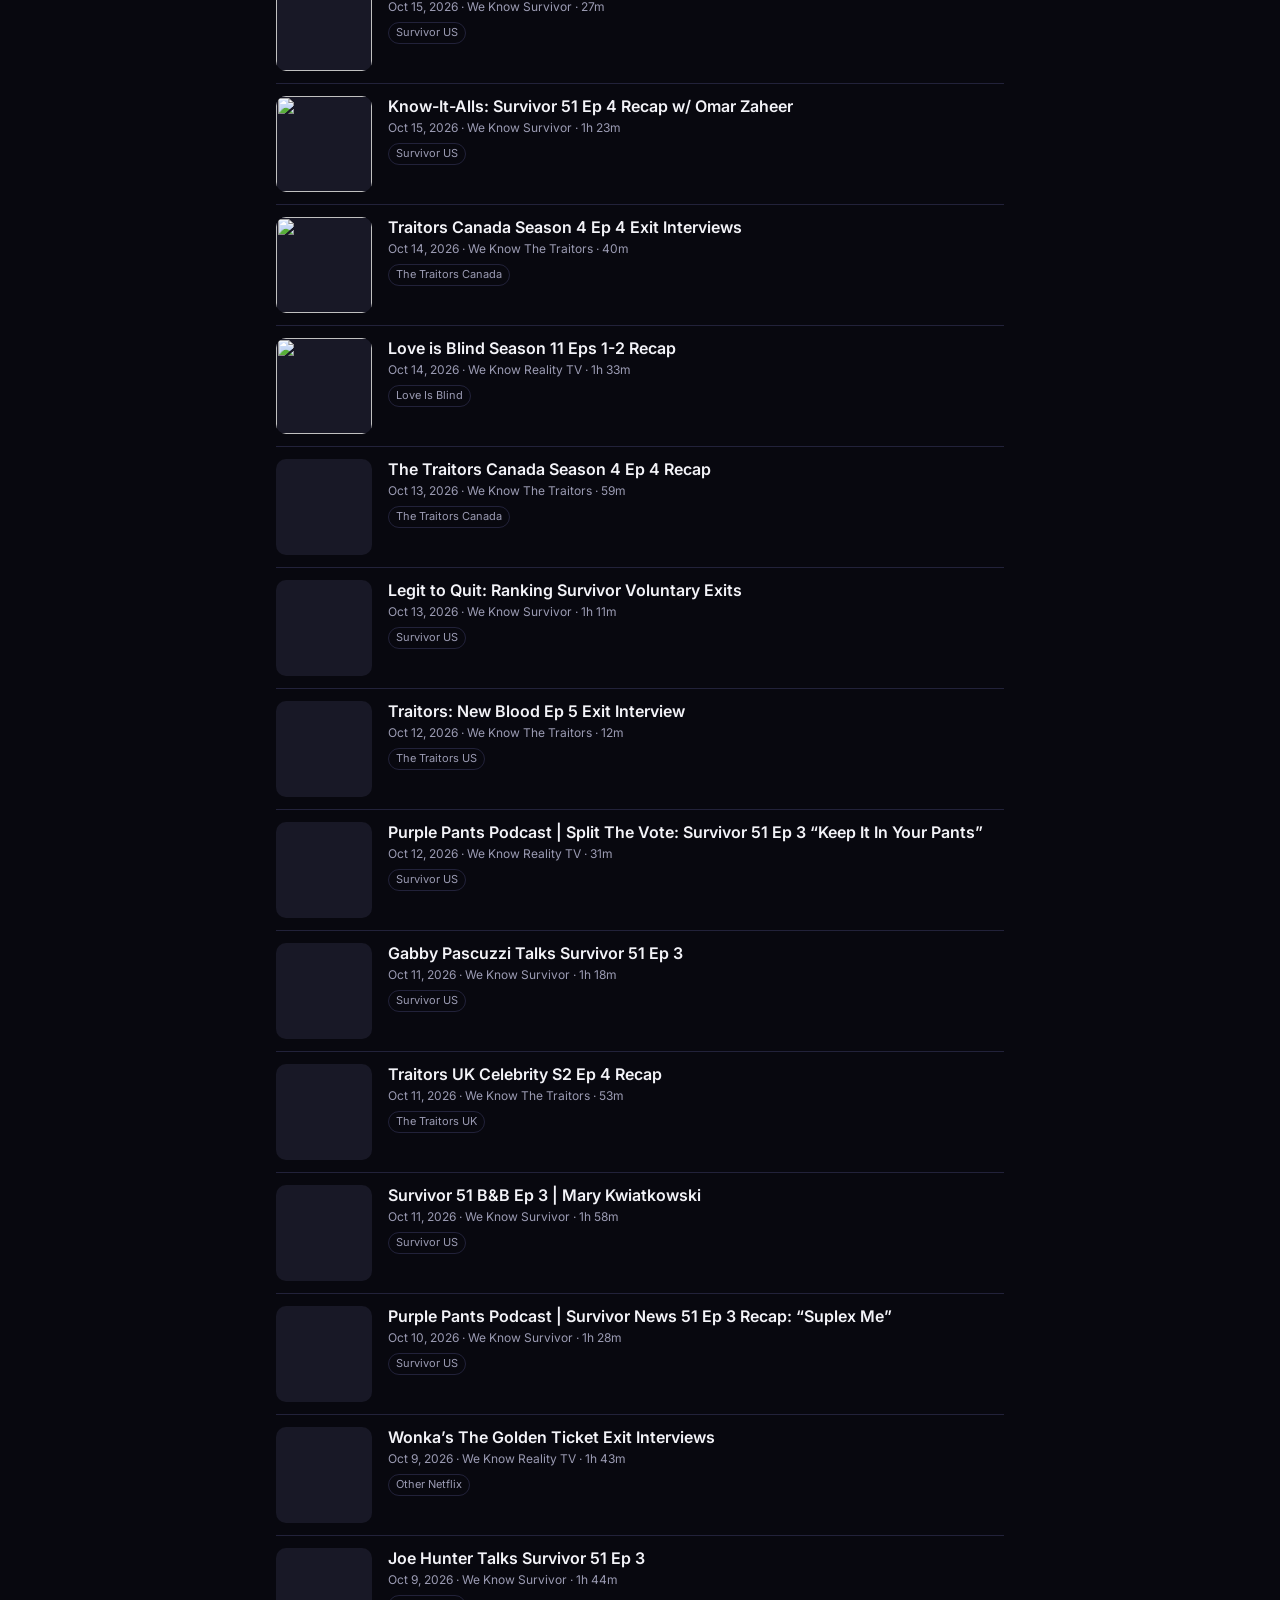
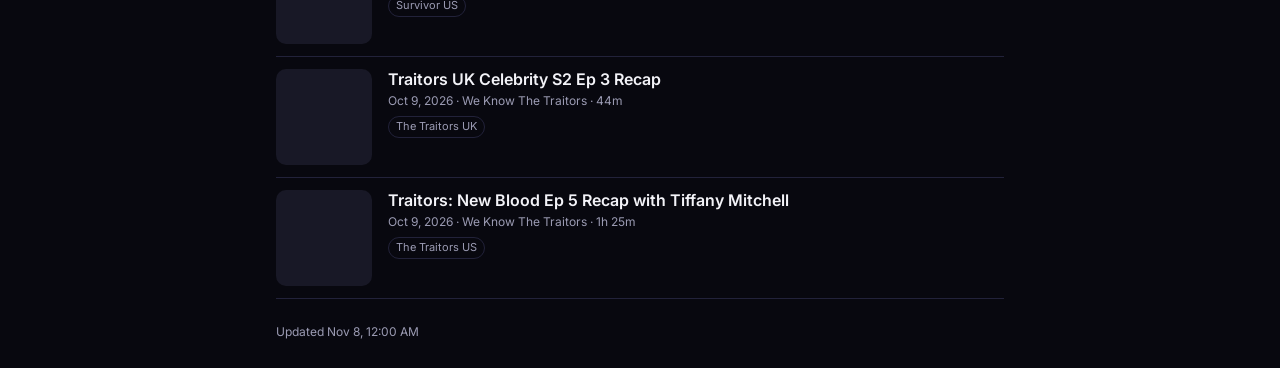
==== commit e1a22232: "PS Pods: add Solved with Mark Manson (Personal Growth area), area tabs, group RHAP feeds under one p" ====
--- a/pods/index.html
+++ b/pods/index.html
@@ -18,7 +18,7 @@
 <link rel="preconnect" href="https://fonts.googleapis.com">
 <link rel="preconnect" href="https://fonts.gstatic.com" crossorigin>
 <link href="https://fonts.googleapis.com/css2?family=Inter:wght@400;500;600;700&family=Saira:ital,wght@1,800&display=swap" rel="stylesheet">
-<link rel="stylesheet" href="styles.css?v=1">
+<link rel="stylesheet" href="styles.css?v=2">
 </head>
 <body>
 <header class="top">
@@ -35,6 +35,7 @@
 </header>
 
 <div class="controls">
+  <nav id="areas" class="tabs" role="tablist" aria-label="Areas" hidden></nav>
   <label class="search">
     <svg viewBox="0 0 24 24" width="18" height="18" aria-hidden="true"><path fill="none" stroke="currentColor" stroke-width="2" stroke-linecap="round" d="M11 18a7 7 0 1 1 0-14 7 7 0 0 1 0 14zm5-2 4 4"/></svg>
     <input id="q" type="search" placeholder="Search episodes" autocomplete="off">
@@ -61,6 +62,6 @@
 <footer id="foot" class="foot"></footer>
 
 <div id="mini" class="mini" hidden></div>
-<script src="app.js?v=1"></script>
+<script src="app.js?v=2"></script>
 </body>
 </html>
--- a/pods/styles.css
+++ b/pods/styles.css
@@ -61,6 +61,17 @@
   position: sticky; top: 0; z-index: 5; background: var(--bg);
   padding: 8px 16px 10px; max-width: 760px; margin: 0 auto; border-bottom: 1px solid var(--line);
 }
+.tabs {
+  display: flex; gap: 22px; overflow-x: auto; margin: 0 -16px 10px; padding: 0 16px;
+  border-bottom: 1px solid var(--line); scrollbar-width: none;
+}
+.tabs::-webkit-scrollbar { display: none; }
+.tab {
+  flex: none; border: 0; background: transparent; color: var(--muted); font: 600 14px/1 Inter, sans-serif;
+  padding: 10px 0 11px; cursor: pointer; position: relative; white-space: nowrap;
+}
+.tab[aria-selected="true"] { color: var(--ink); }
+.tab[aria-selected="true"]::after { content: ""; position: absolute; left: 0; right: 0; bottom: -1px; height: 2px; background: var(--grad); border-radius: 2px; }
 .search {
   display: flex; align-items: center; gap: 8px; background: var(--card); border: 1px solid var(--line);
   border-radius: 12px; padding: 0 12px; color: var(--muted);
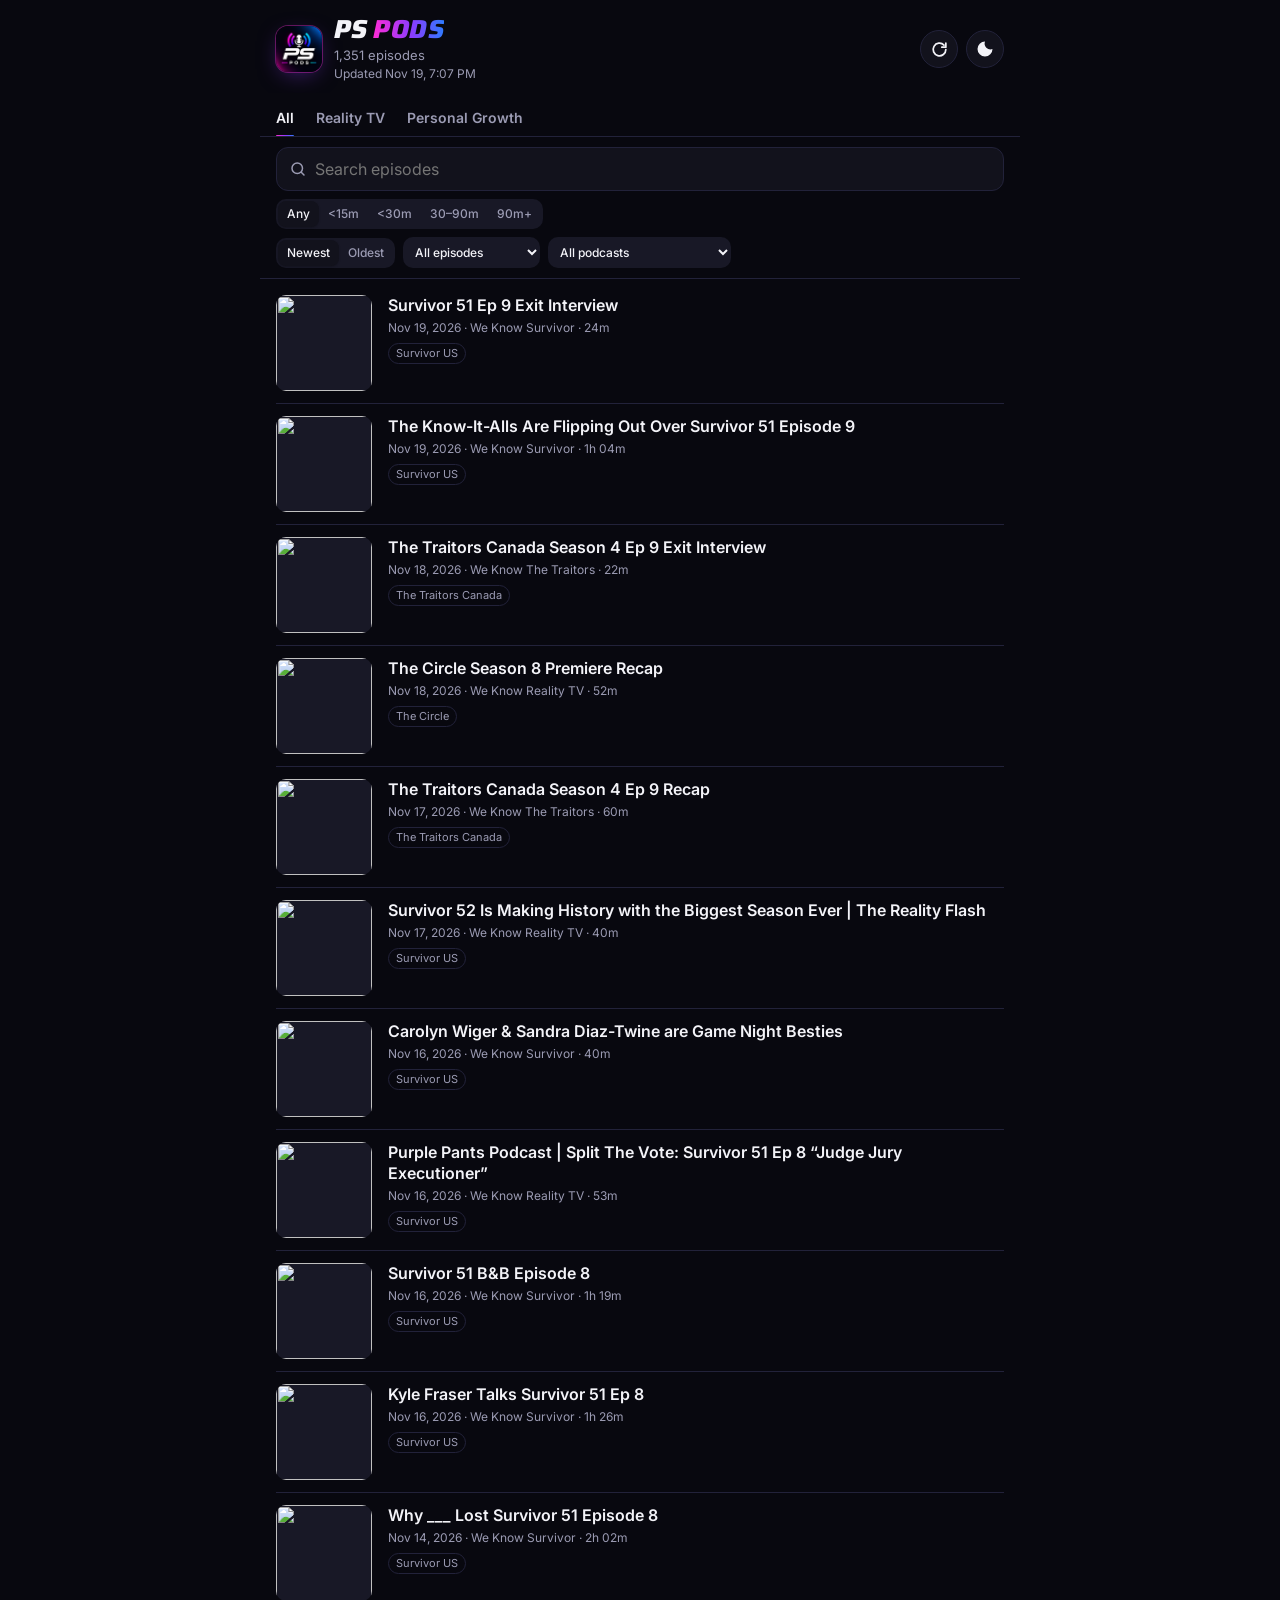
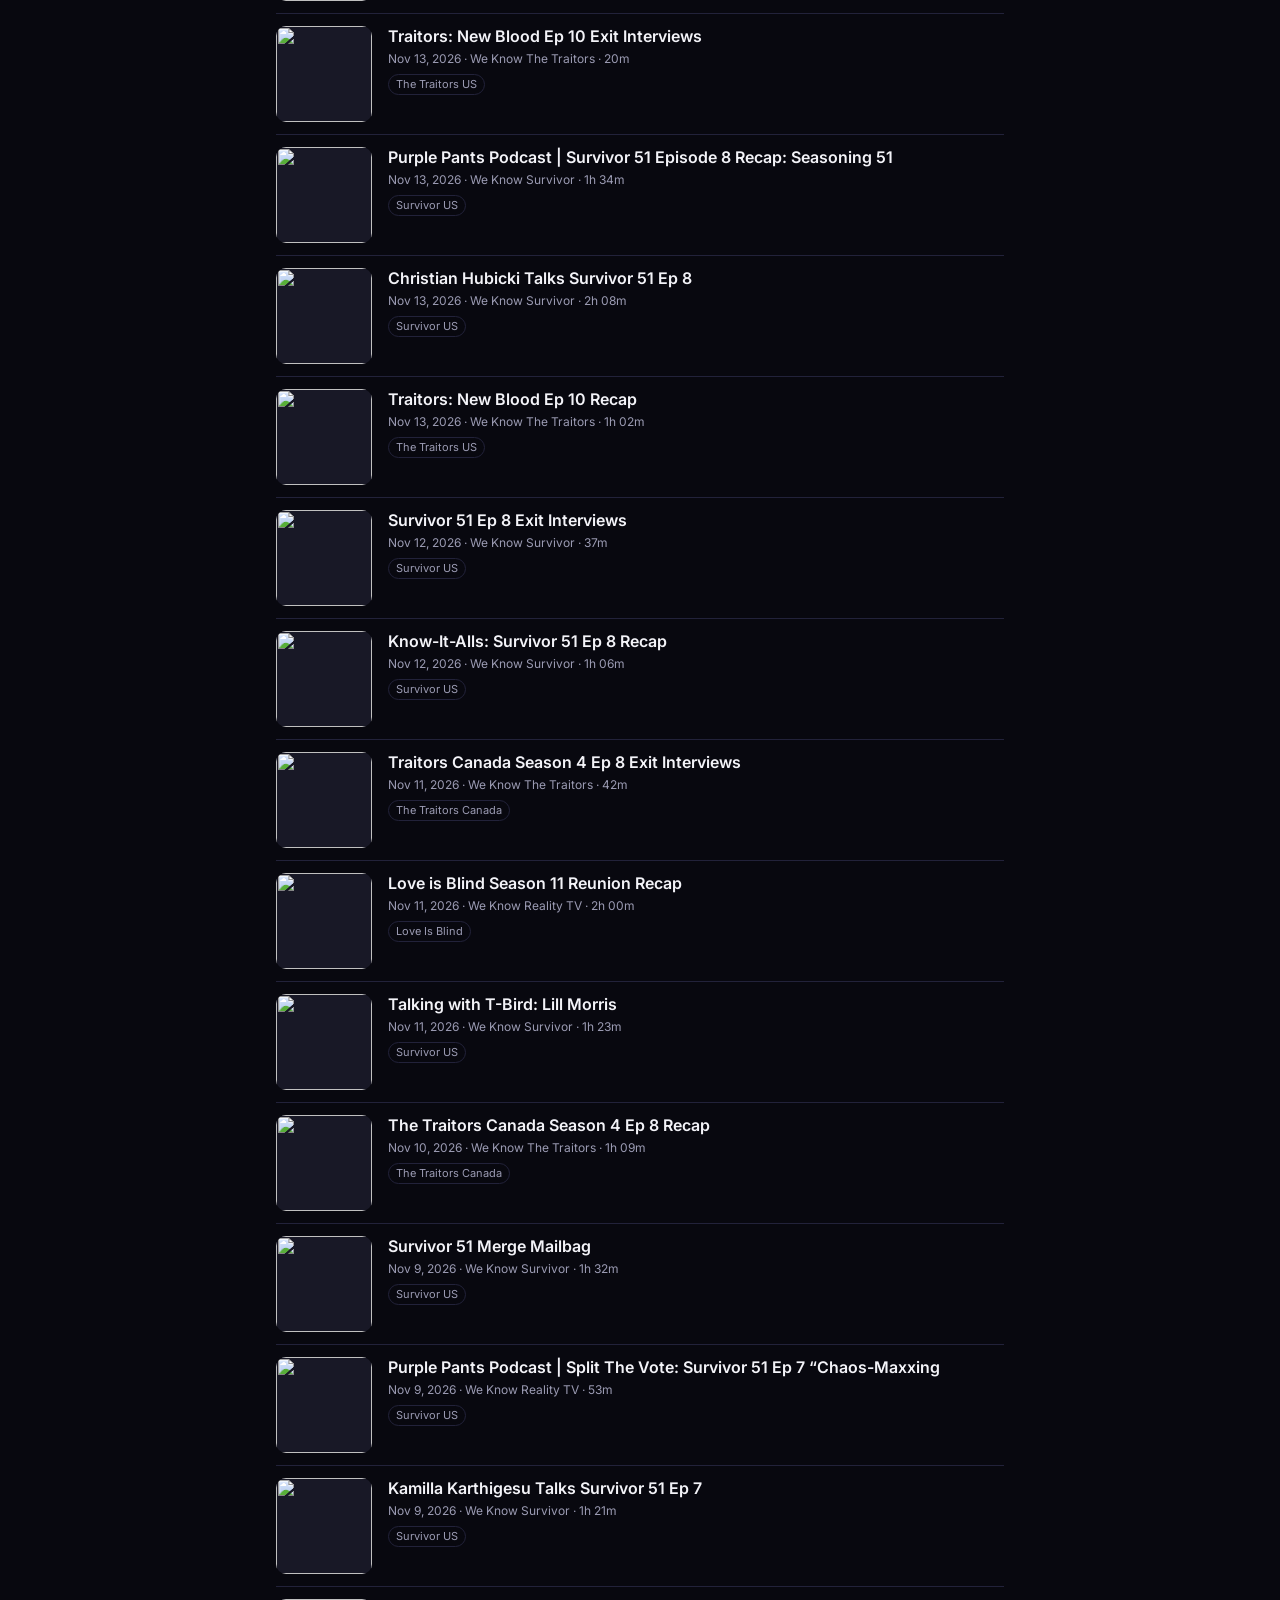
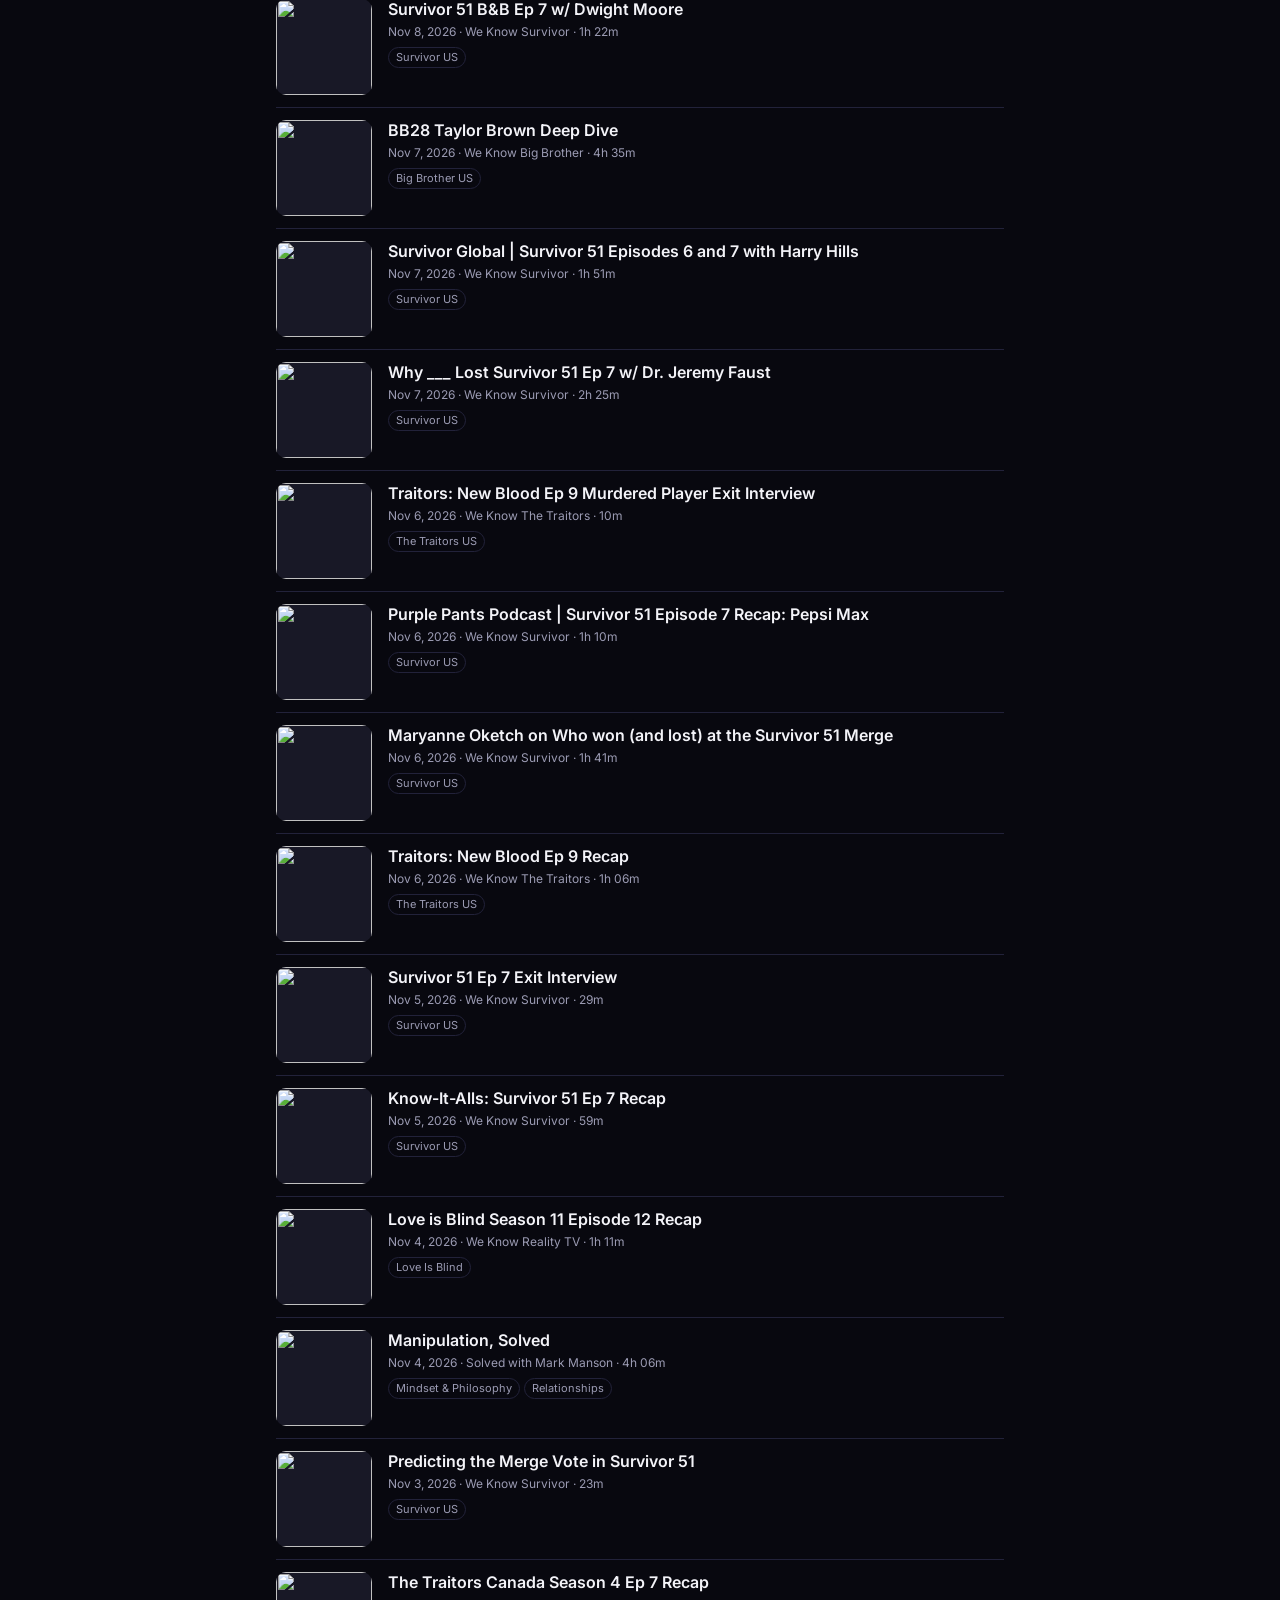
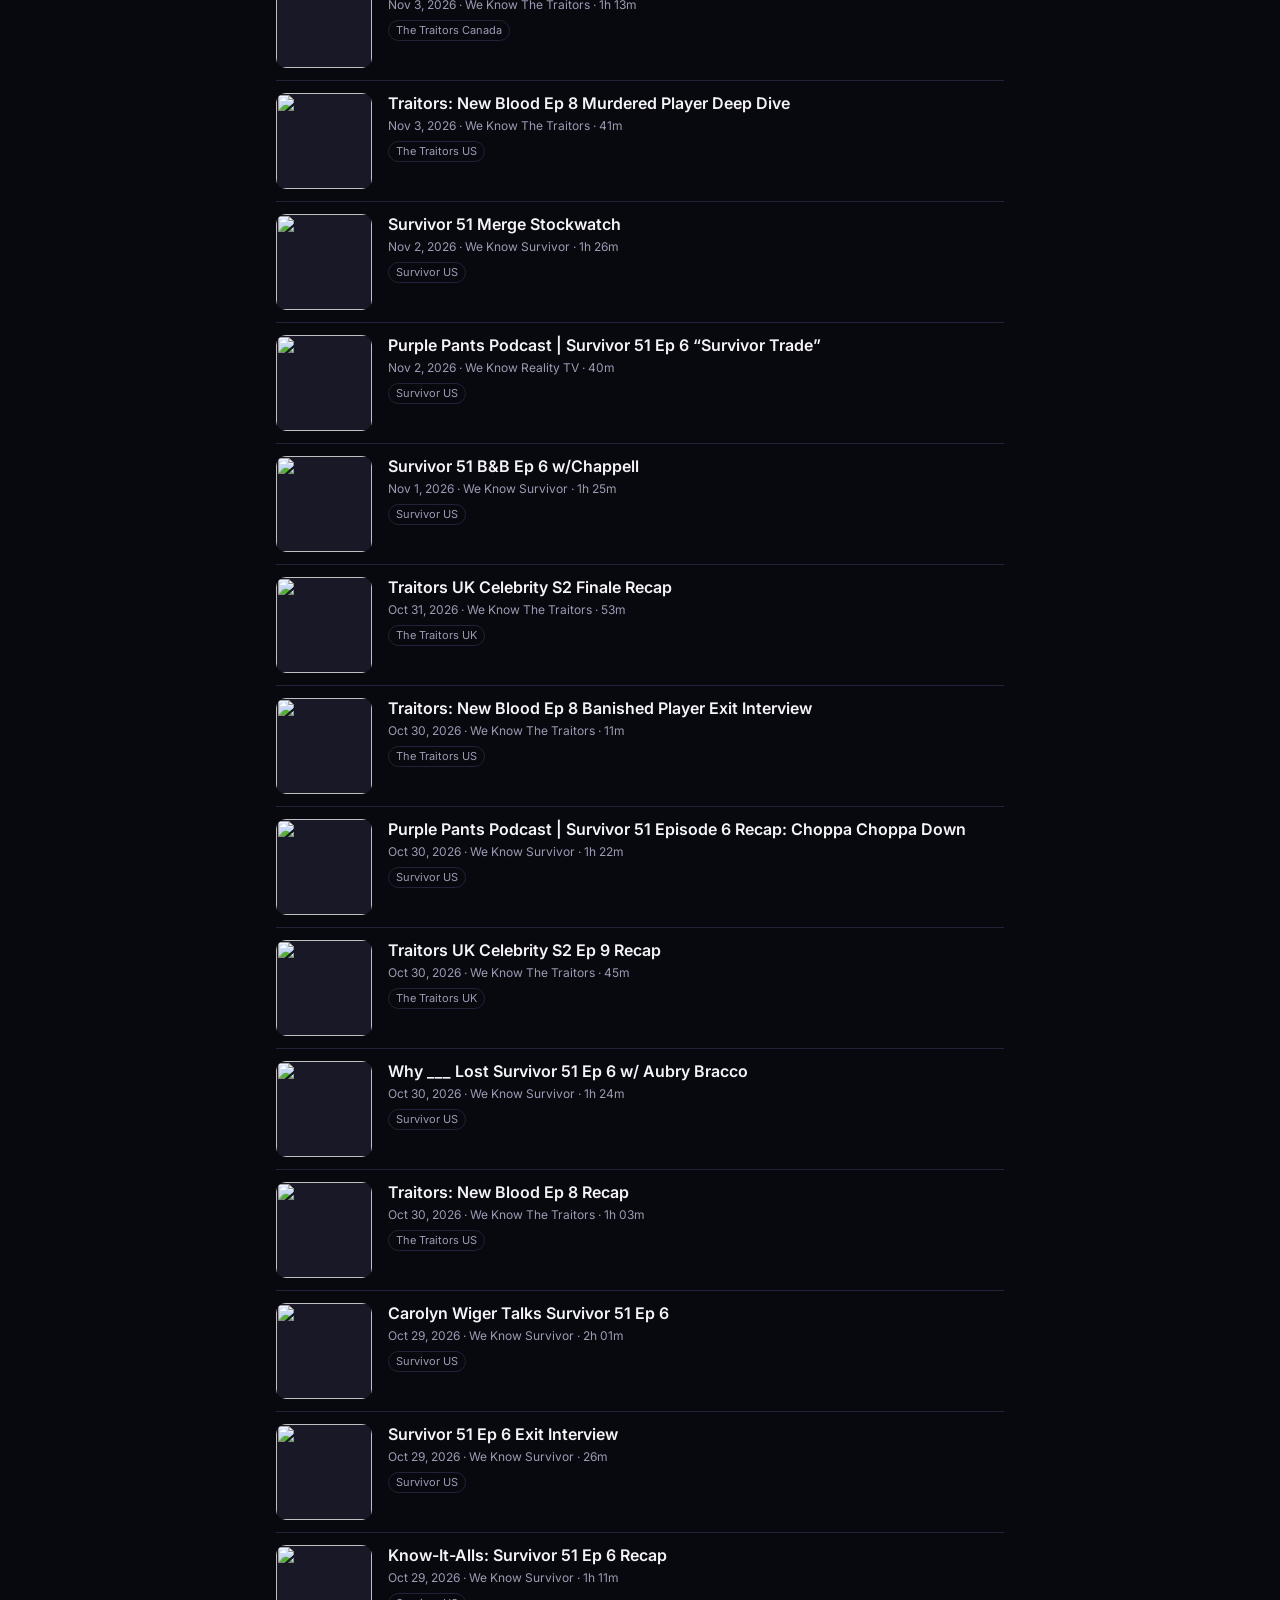
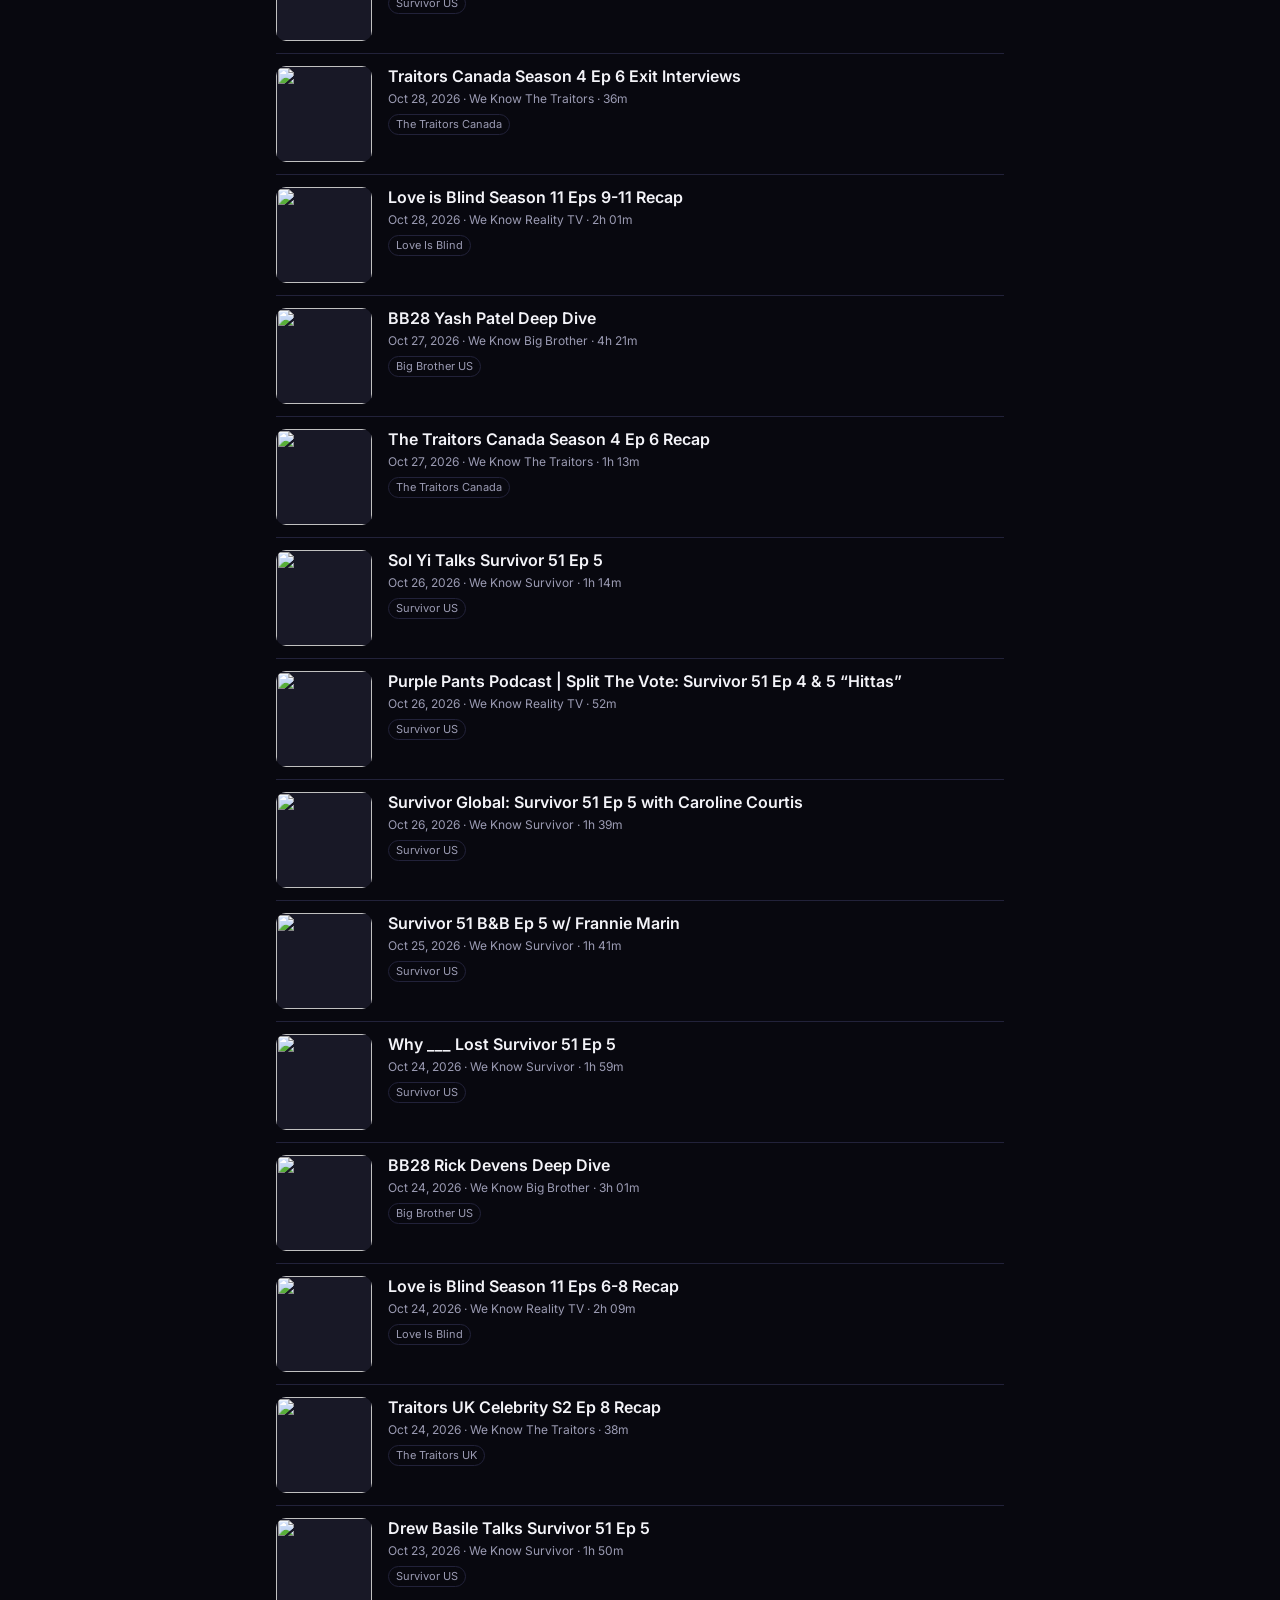
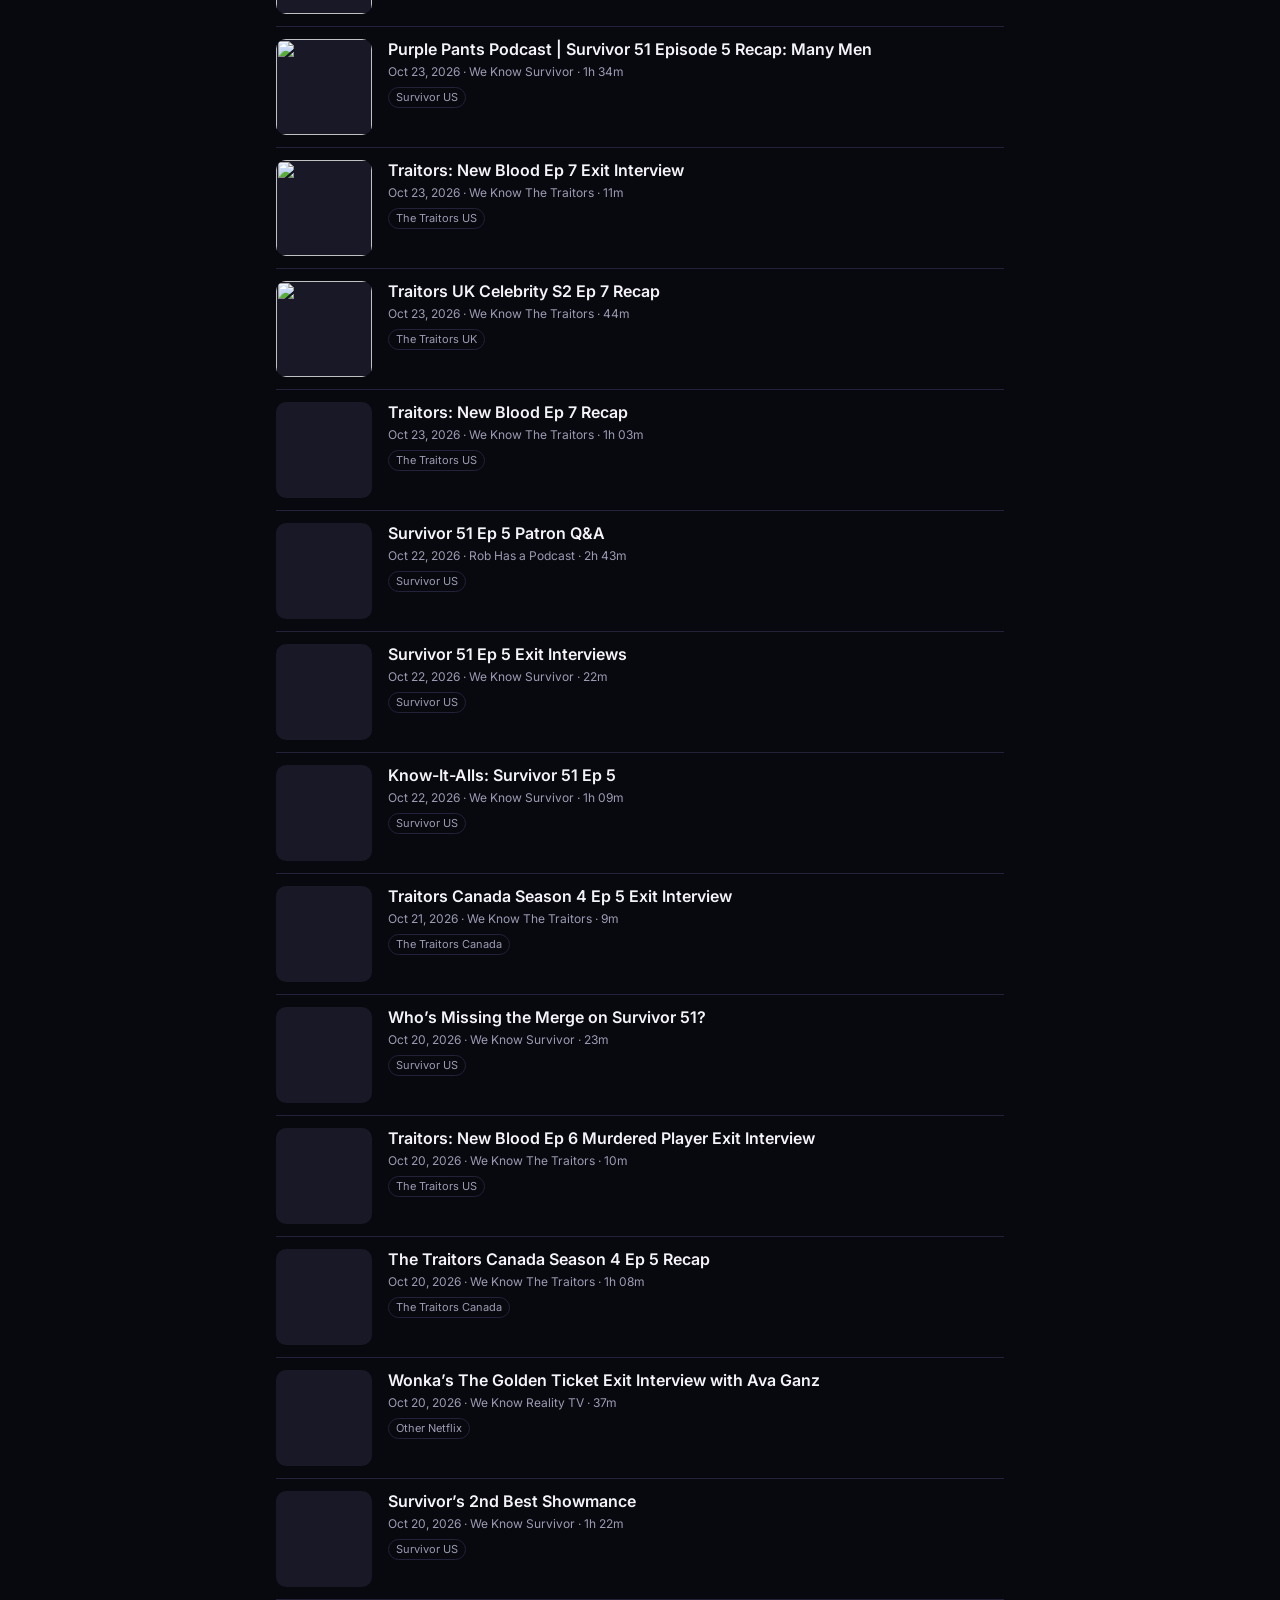
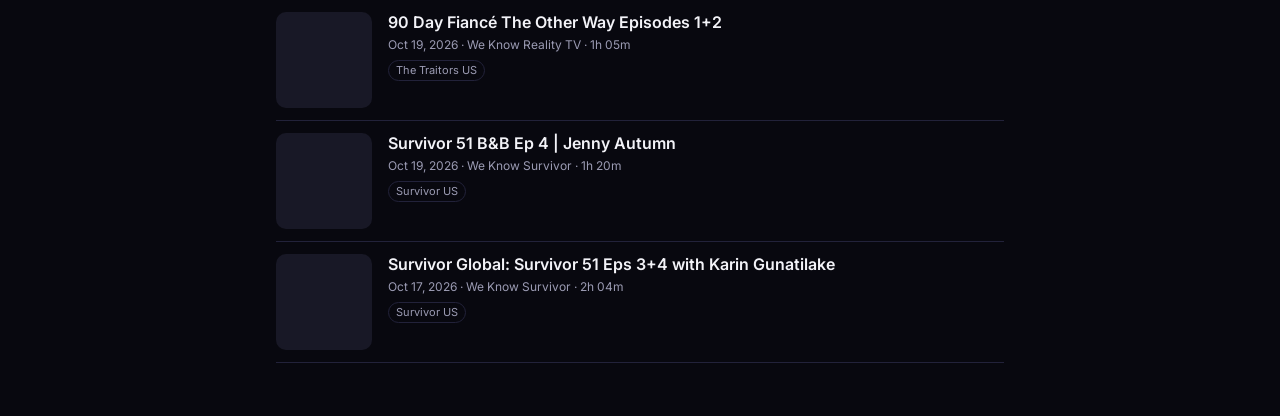
==== commit 952fa6a8: "Add Update button to PS Tube and PS Pods, live row in PS Tube - updater.js: shared Update button tha" ====
--- a/pods/index.html
+++ b/pods/index.html
@@ -18,7 +18,7 @@
 <link rel="preconnect" href="https://fonts.googleapis.com">
 <link rel="preconnect" href="https://fonts.gstatic.com" crossorigin>
 <link href="https://fonts.googleapis.com/css2?family=Inter:wght@400;500;600;700&family=Saira:ital,wght@1,800&display=swap" rel="stylesheet">
-<link rel="stylesheet" href="styles.css?v=2">
+<link rel="stylesheet" href="styles.css?v=3">
 </head>
 <body>
 <header class="top">
@@ -27,11 +27,17 @@
     <div>
       <h1 class="wordmark">PS <span>Pods</span></h1>
       <p id="count" class="sub">Loading episodes…</p>
+      <p id="updated" class="sub upd-line"></p>
     </div>
   </div>
+  <div class="top-actions">
+  <button id="update" class="icon-btn upd-btn" aria-label="Check for new episodes">
+    <svg viewBox="0 0 24 24" width="19" height="19" aria-hidden="true"><path fill="none" stroke="currentColor" stroke-width="2.2" stroke-linecap="round" stroke-linejoin="round" d="M20 12a8 8 0 1 1-2.34-5.66M20 4v5h-5"/></svg>
+  </button>
   <button id="theme" class="icon-btn" aria-label="Toggle light or dark mode">
     <svg viewBox="0 0 24 24" width="20" height="20" aria-hidden="true"><path fill="currentColor" d="M12 3a9 9 0 1 0 9 9 7 7 0 0 1-9-9z"/></svg>
   </button>
+  </div>
 </header>
 
 <div class="controls">
@@ -62,6 +68,7 @@
 <footer id="foot" class="foot"></footer>
 
 <div id="mini" class="mini" hidden></div>
-<script src="app.js?v=2"></script>
+<script src="../updater.js?v=1"></script>
+<script src="app.js?v=3"></script>
 </body>
 </html>
--- a/pods/styles.css
+++ b/pods/styles.css
@@ -231,3 +231,6 @@
   .art { width: 96px; }
   .title { font-size: 16px; }
 }
+
+/* ── Update button ── */
+.upd-line { margin-top: 2px; font-size: 12px; min-height: 1em; }
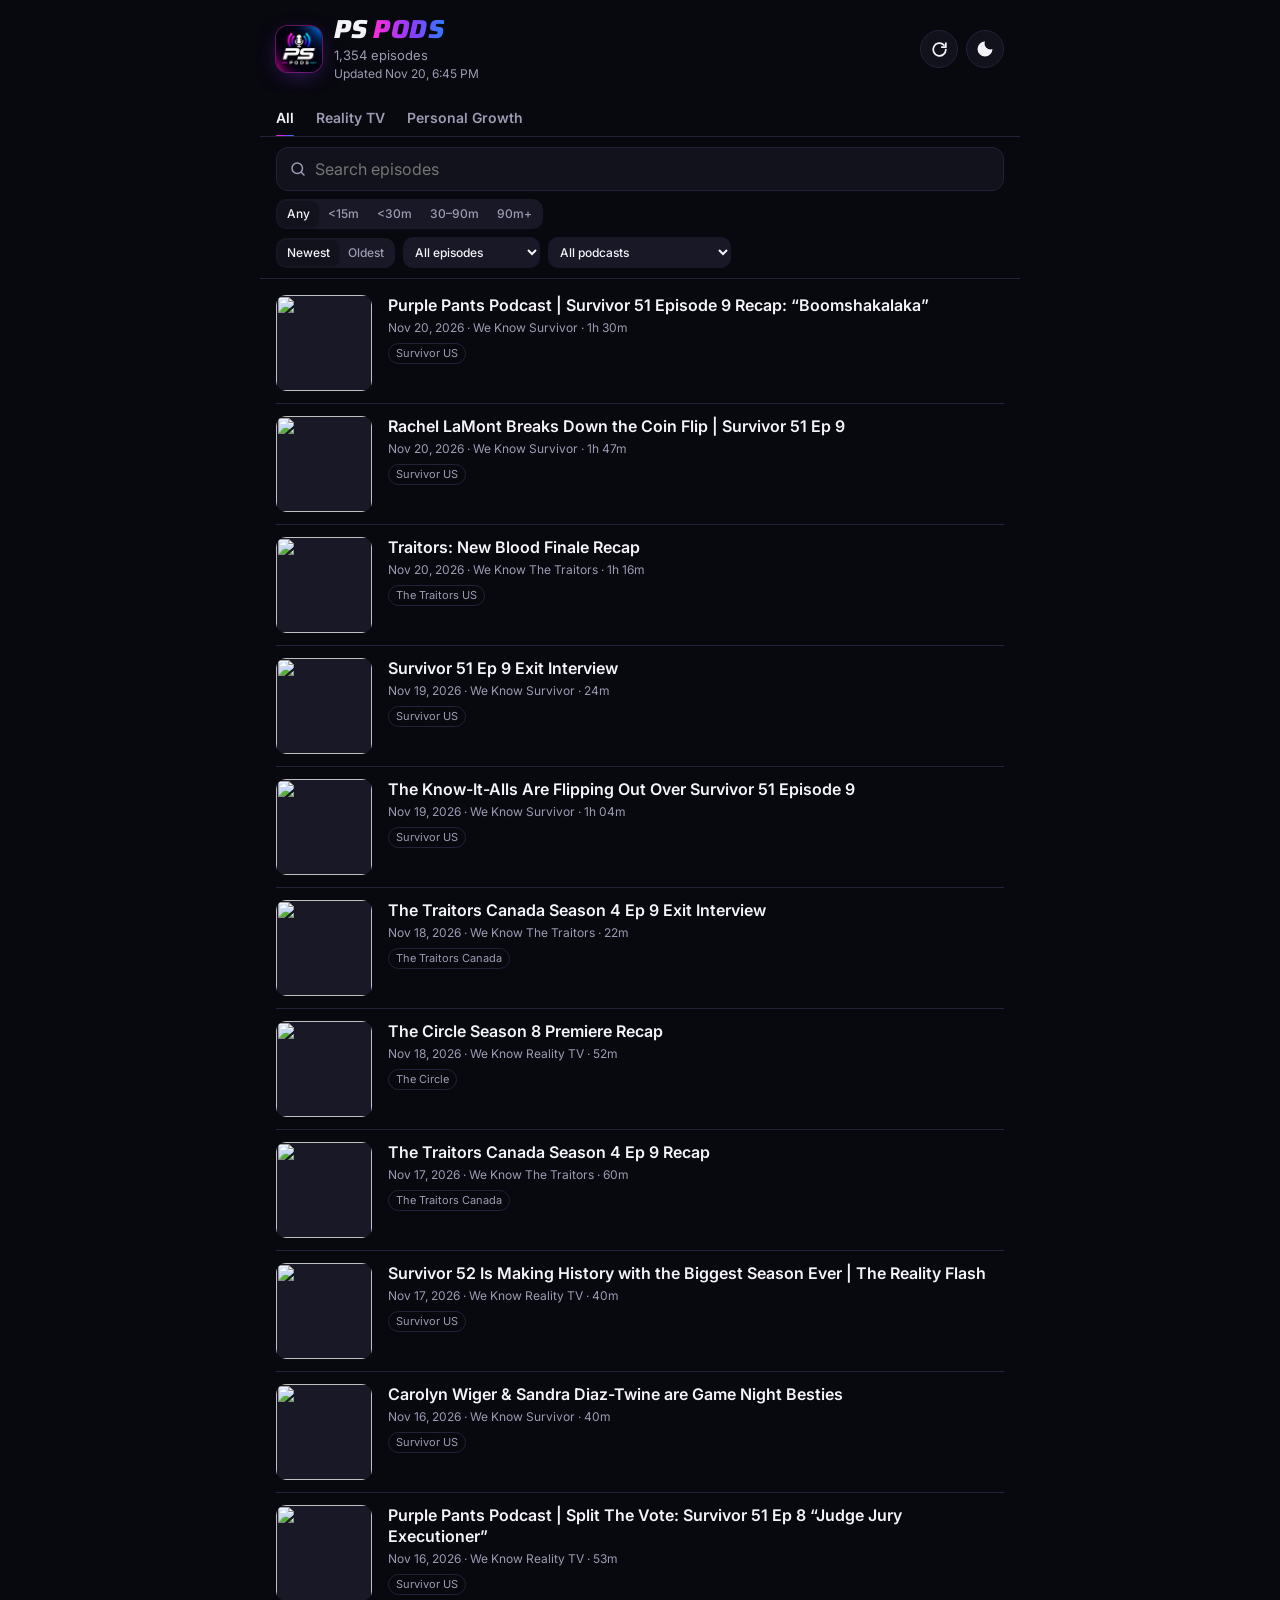
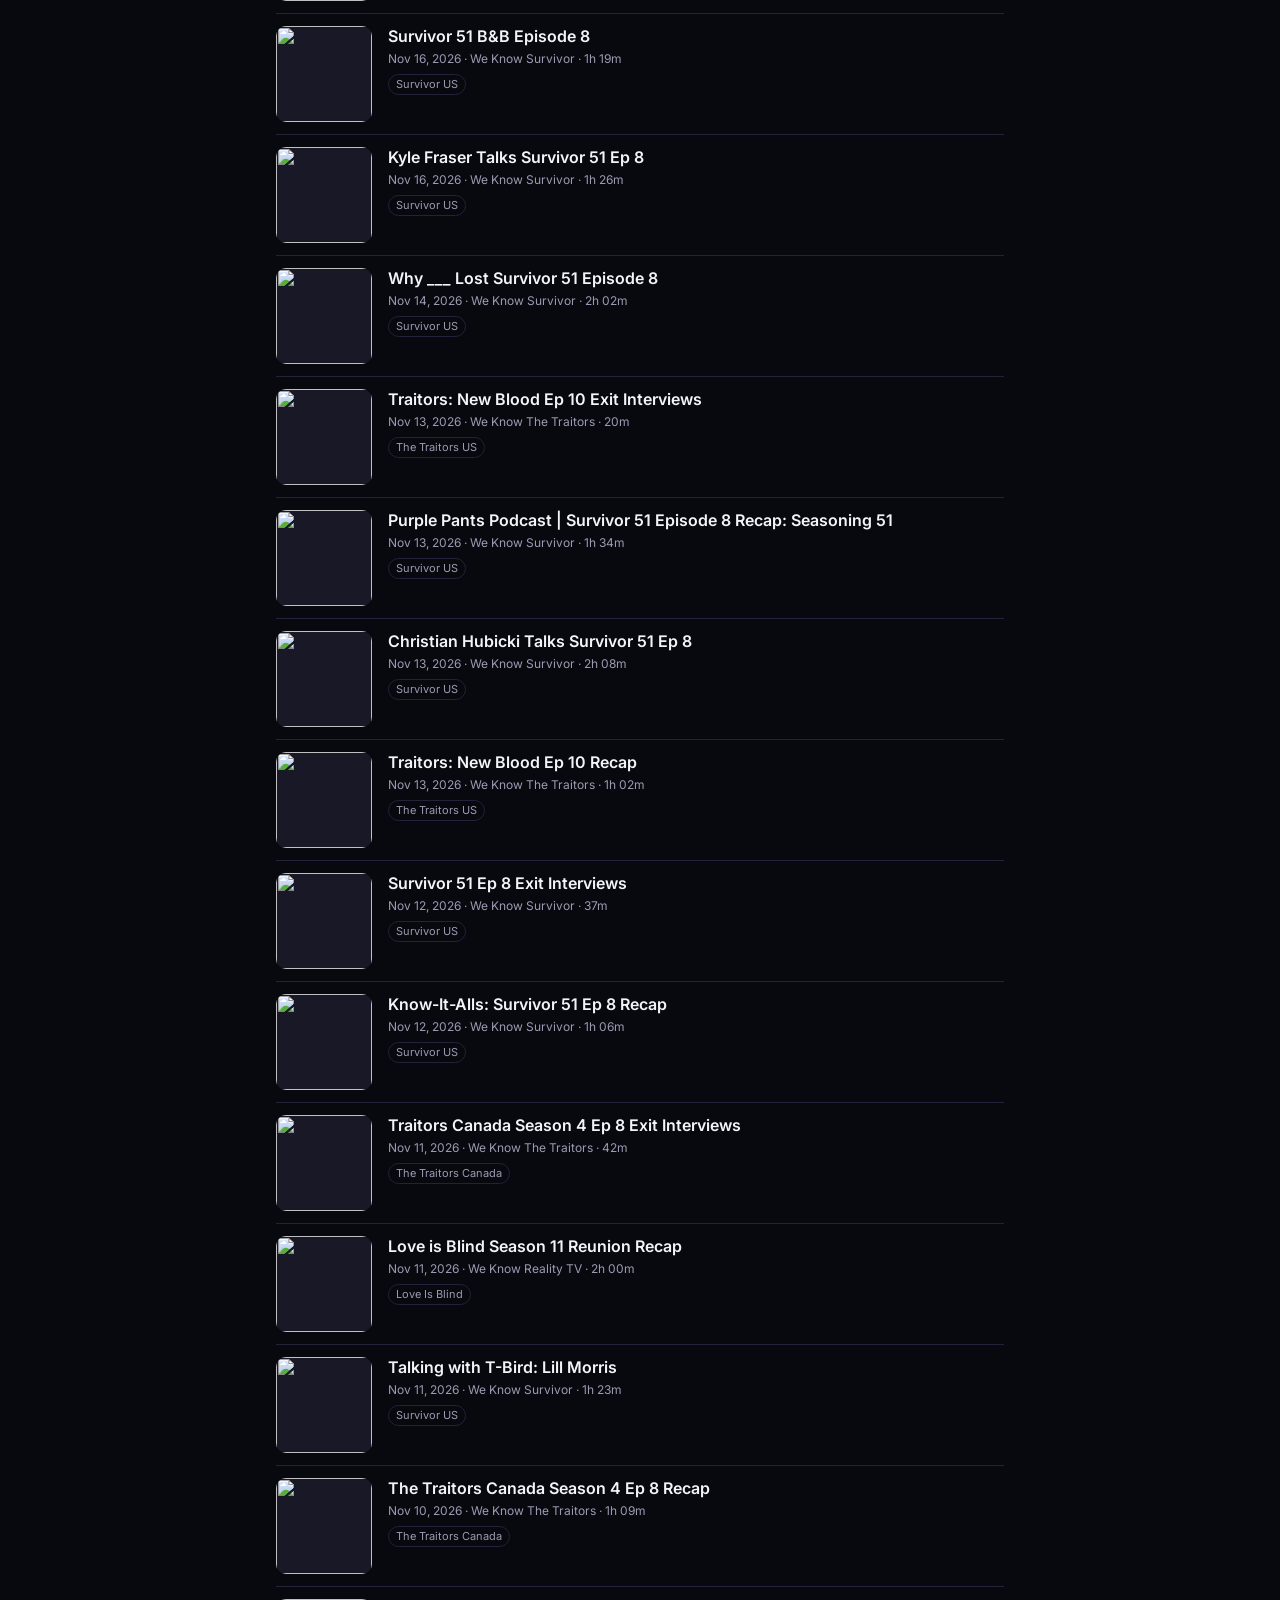
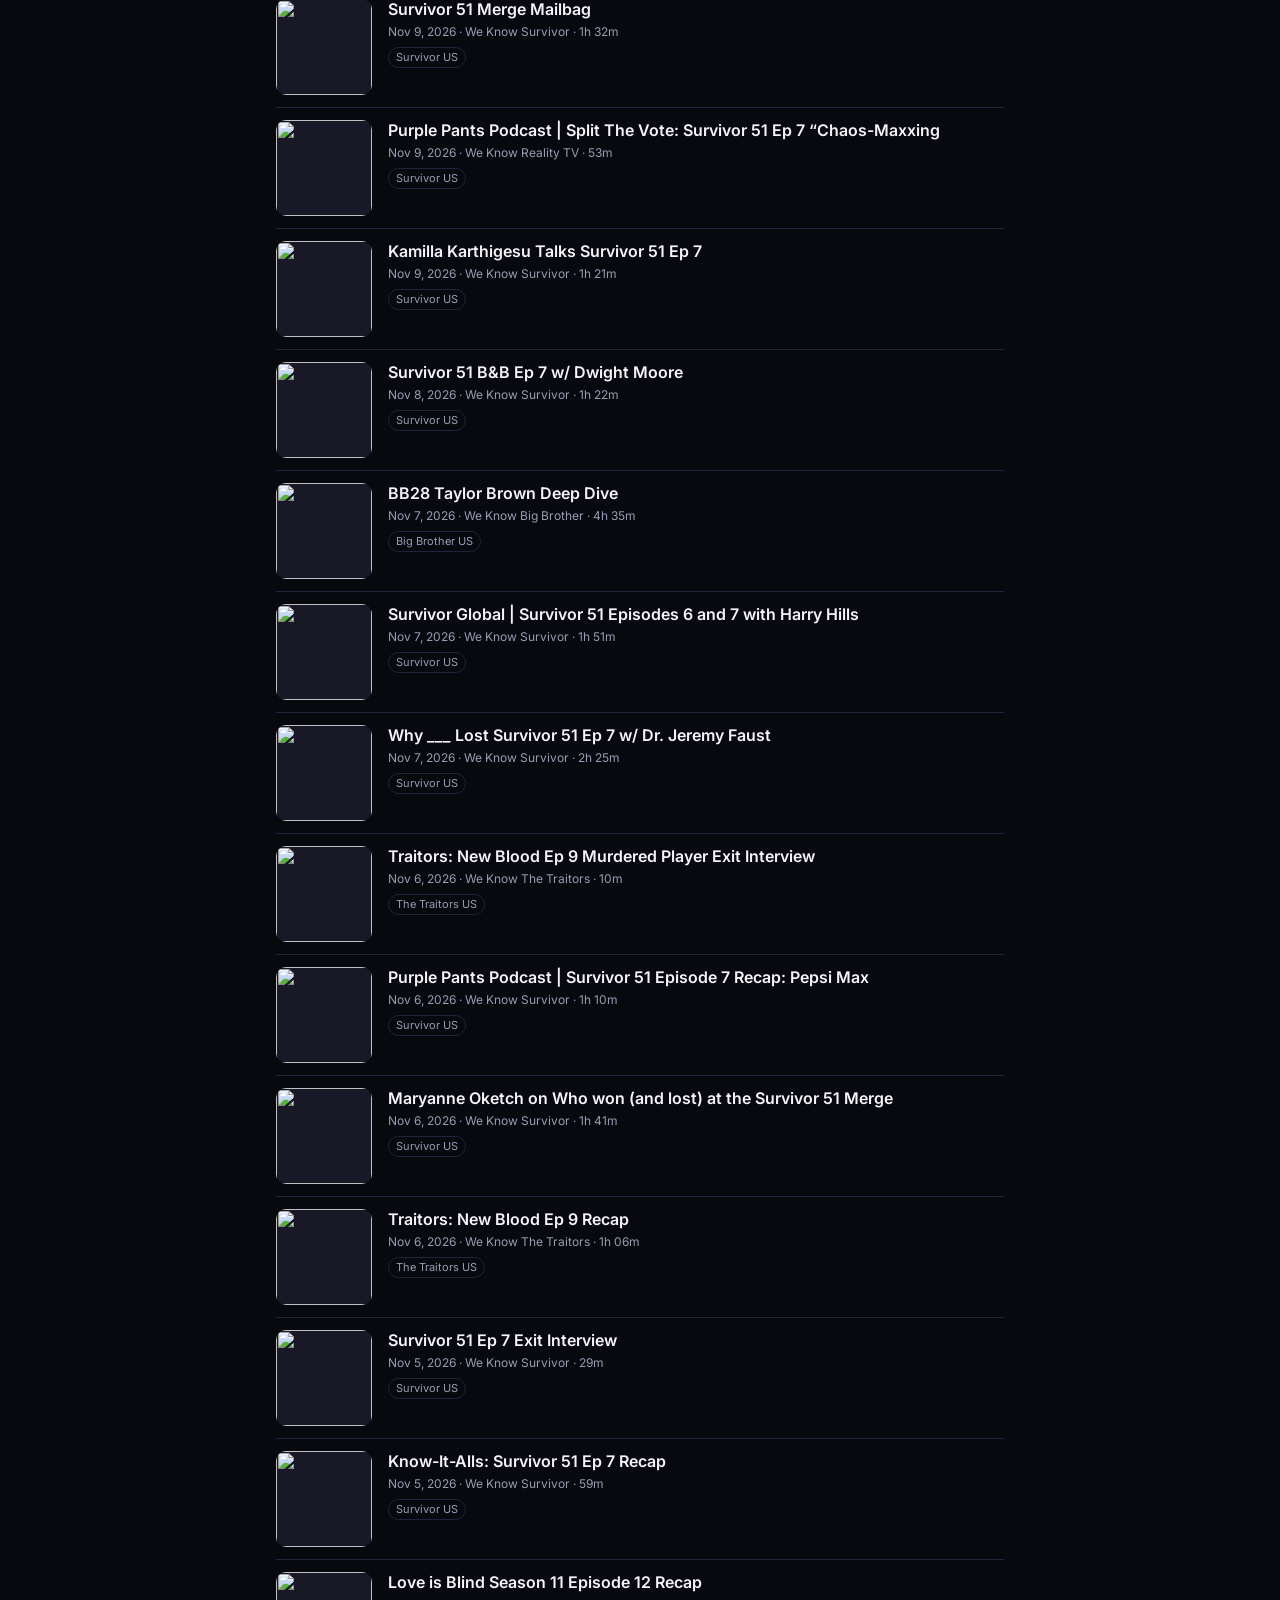
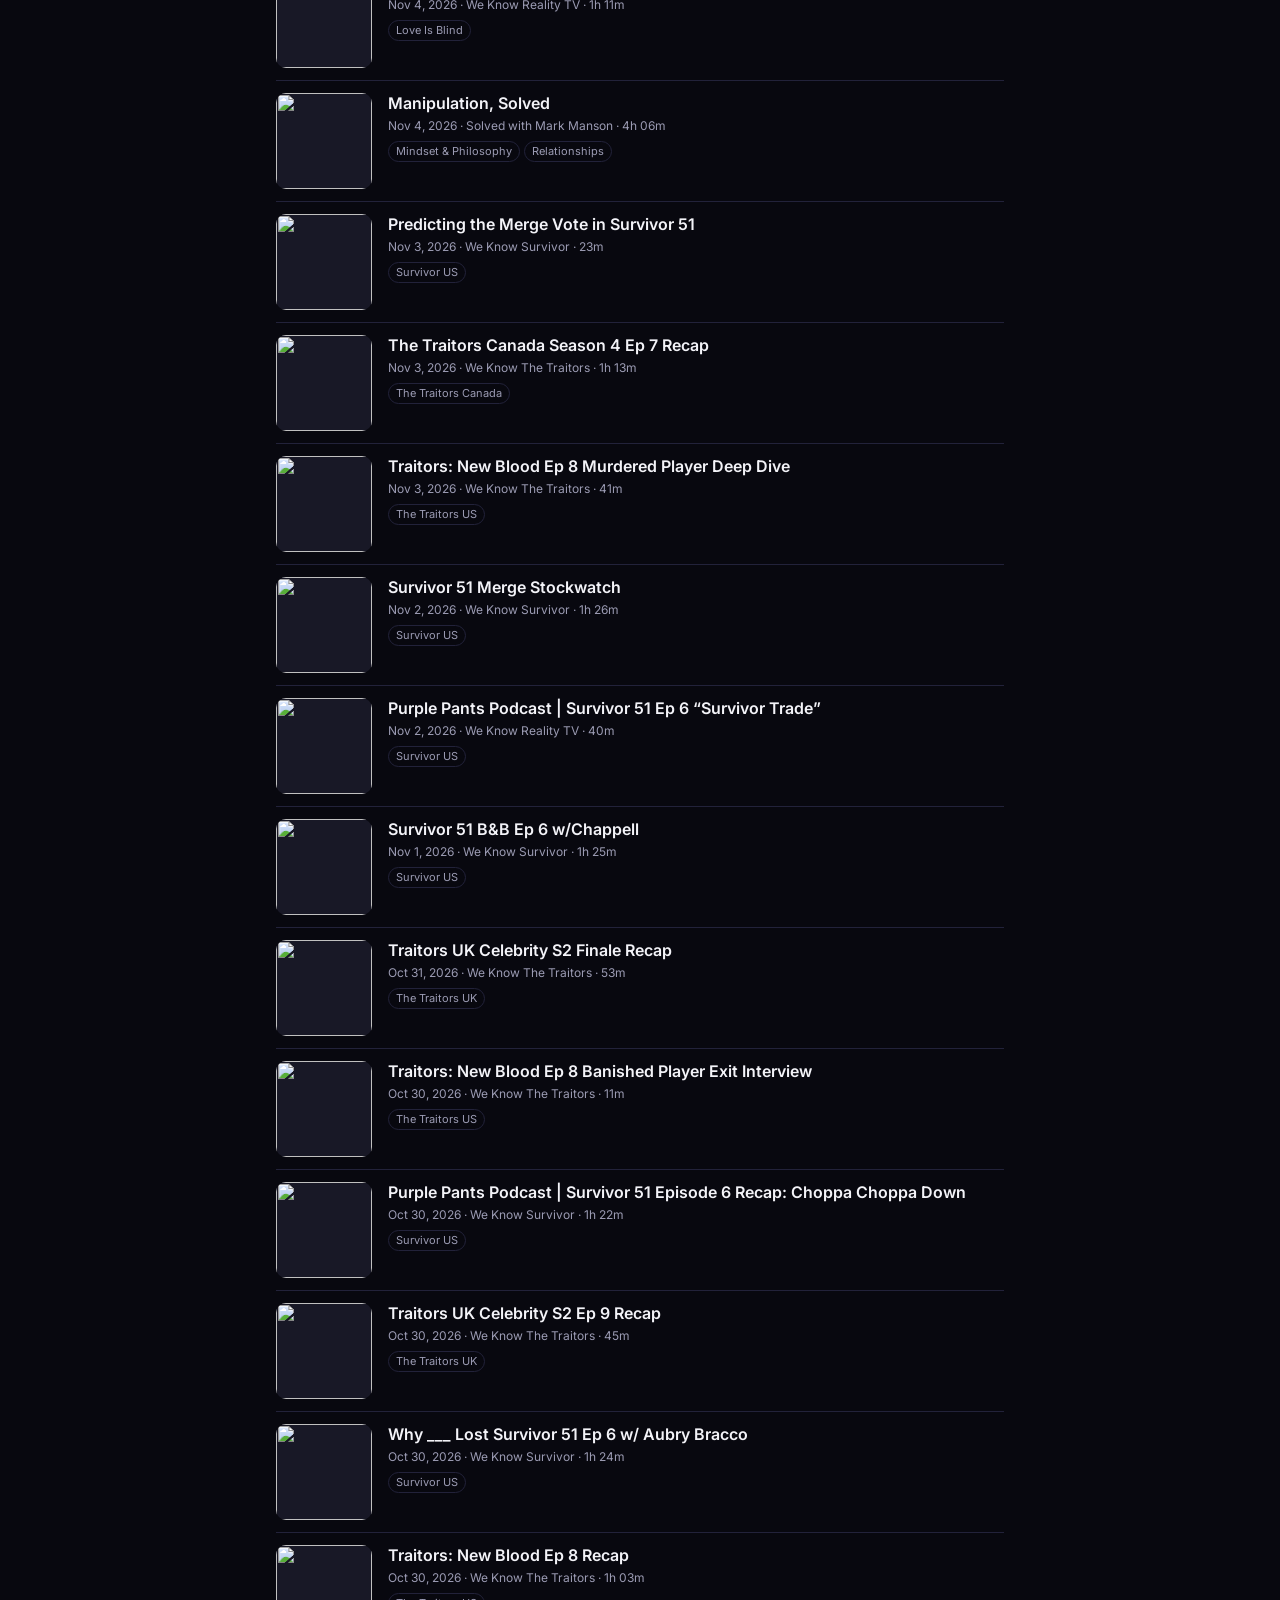
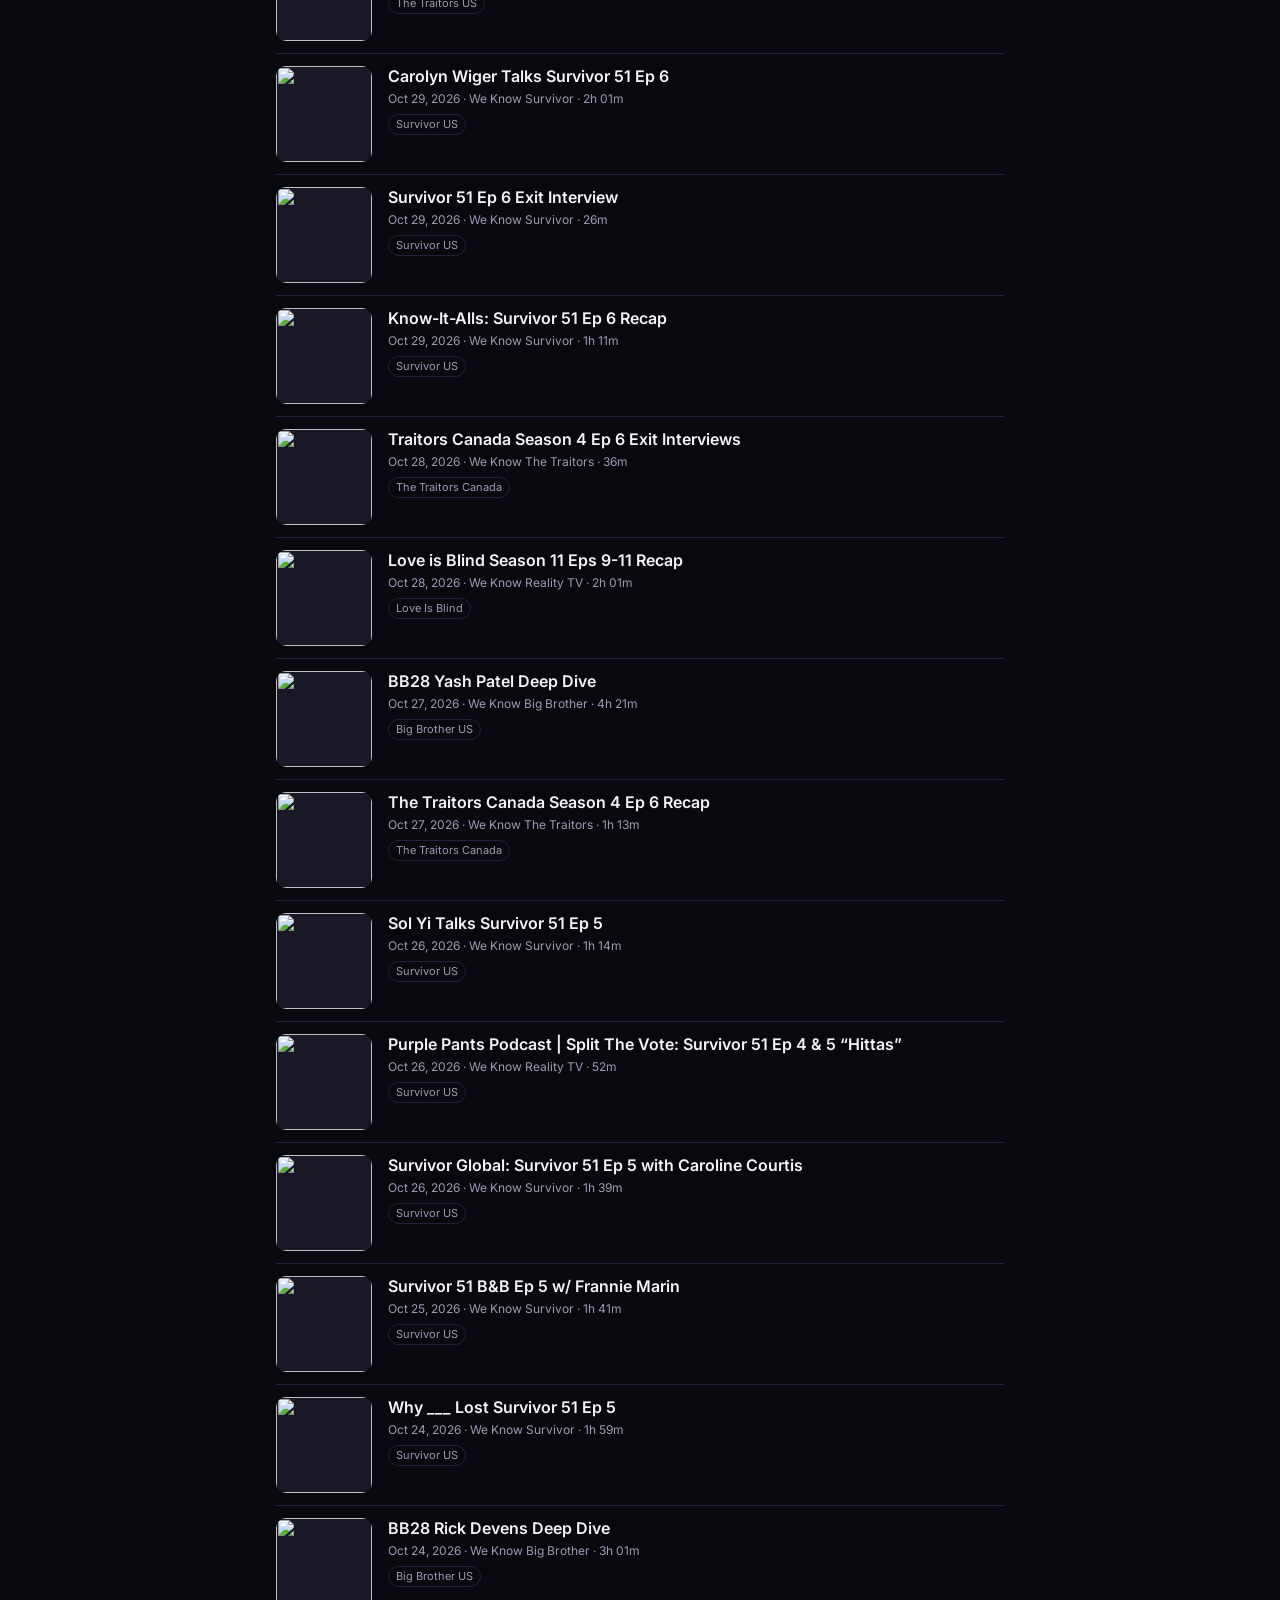
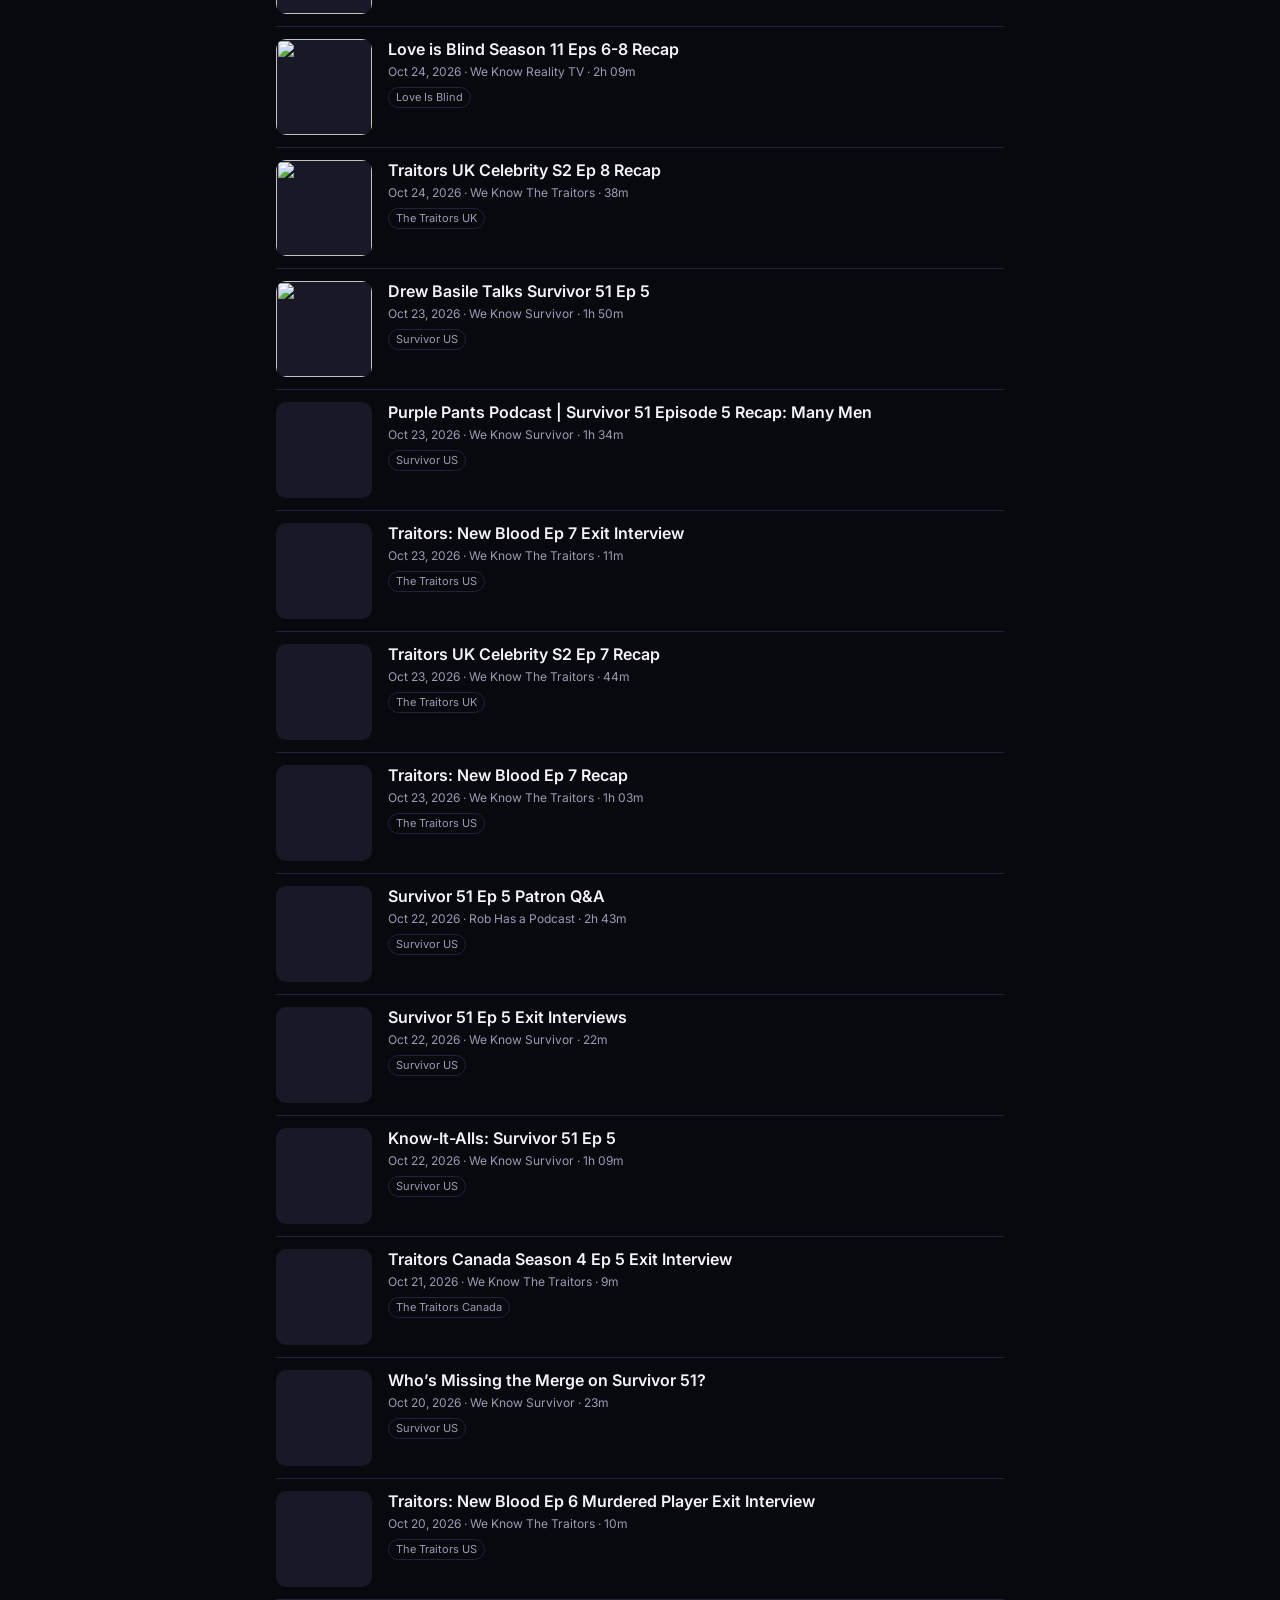
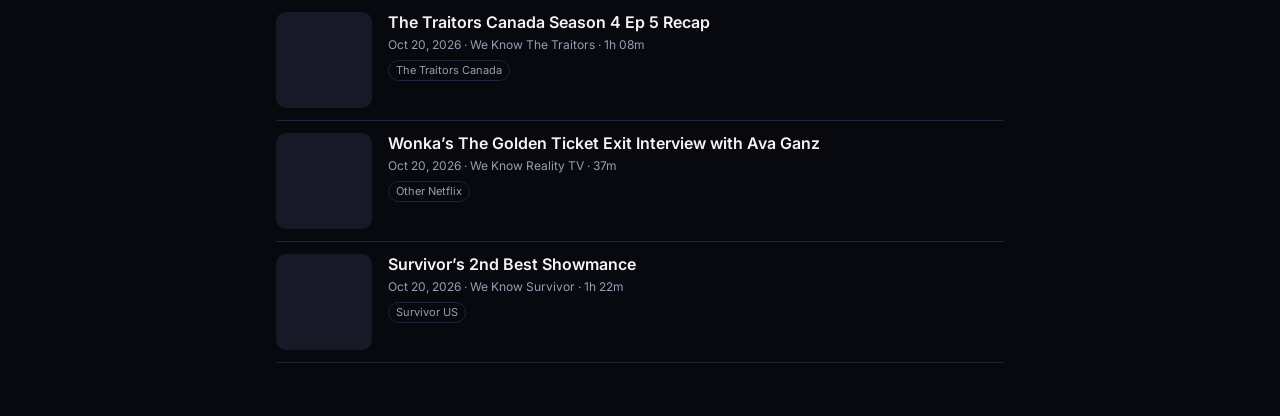
==== commit de30e53d: "PS Tube: Copy transcript button in the player Fetches captions on demand via a new transcript workfl" ====
--- a/pods/index.html
+++ b/pods/index.html
@@ -68,7 +68,7 @@
 <footer id="foot" class="foot"></footer>
 
 <div id="mini" class="mini" hidden></div>
-<script src="../updater.js?v=1"></script>
+<script src="../updater.js?v=2"></script>
 <script src="app.js?v=3"></script>
 </body>
 </html>
